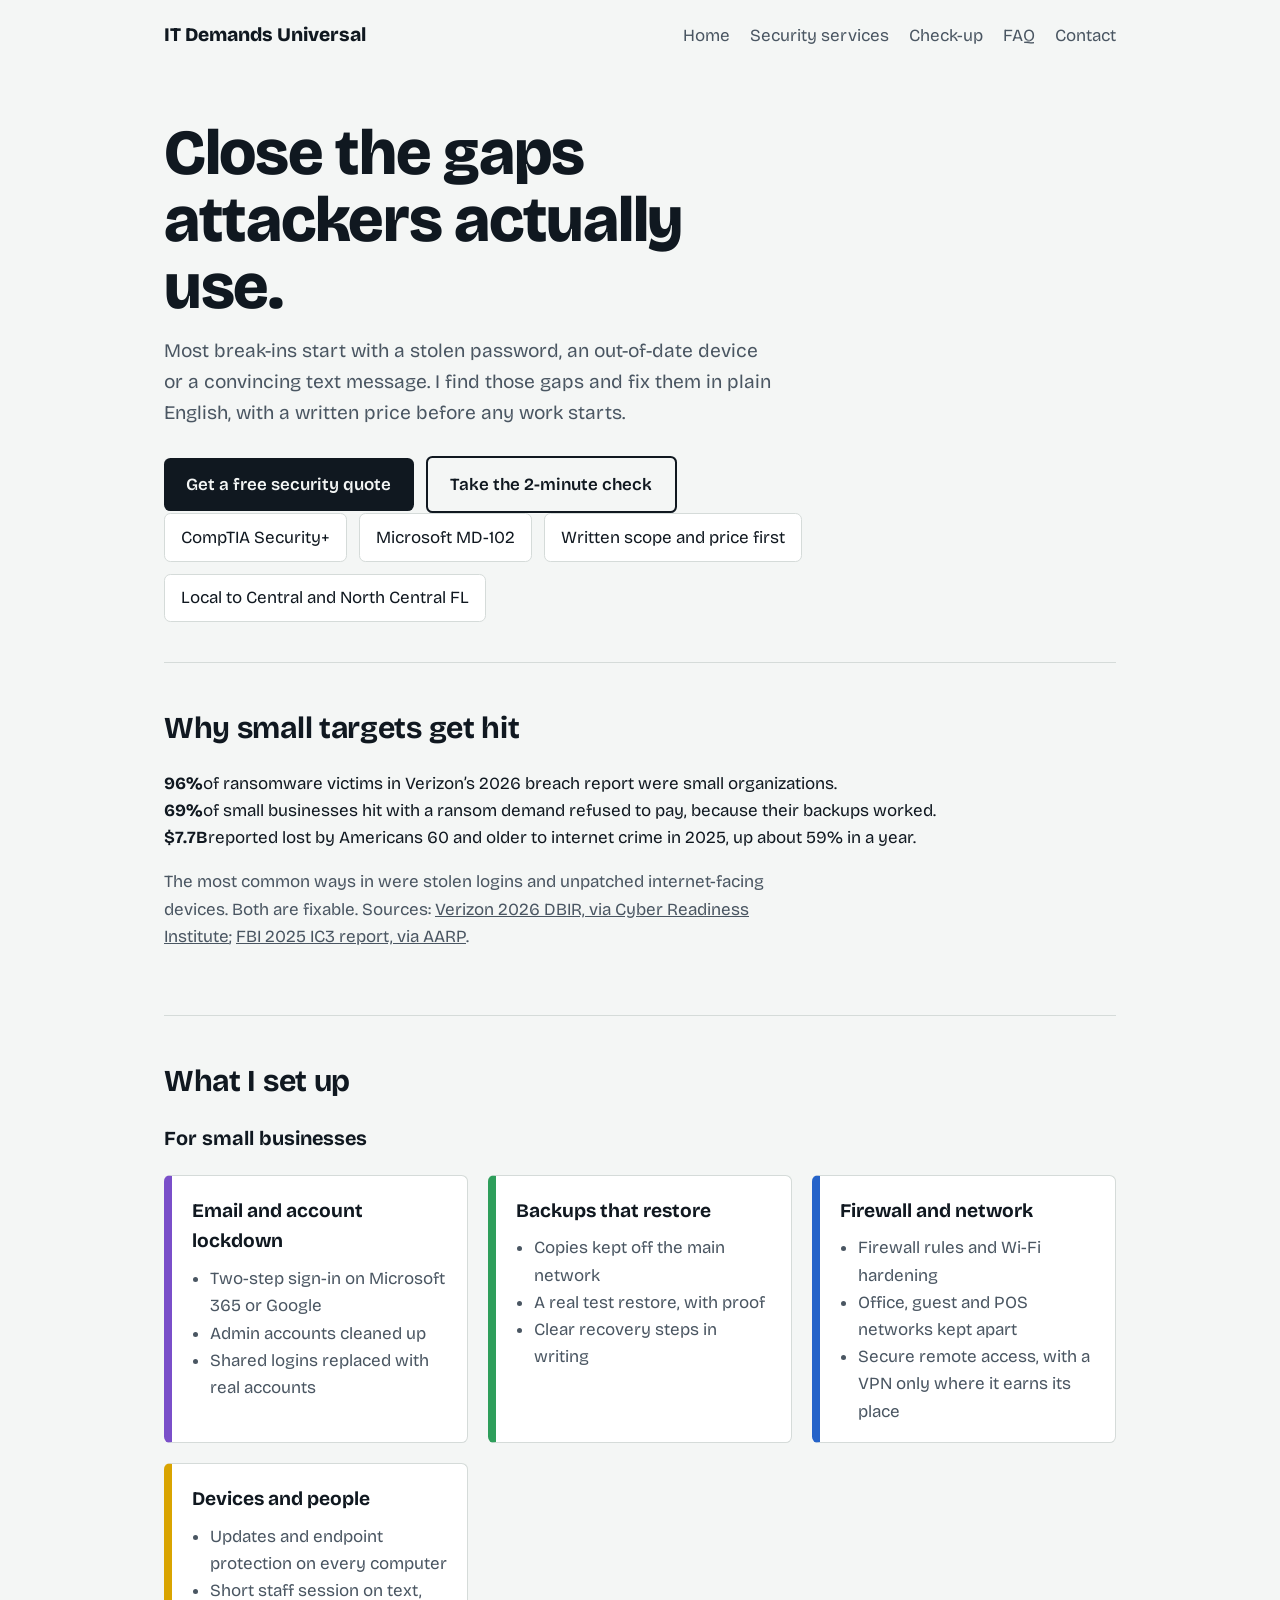
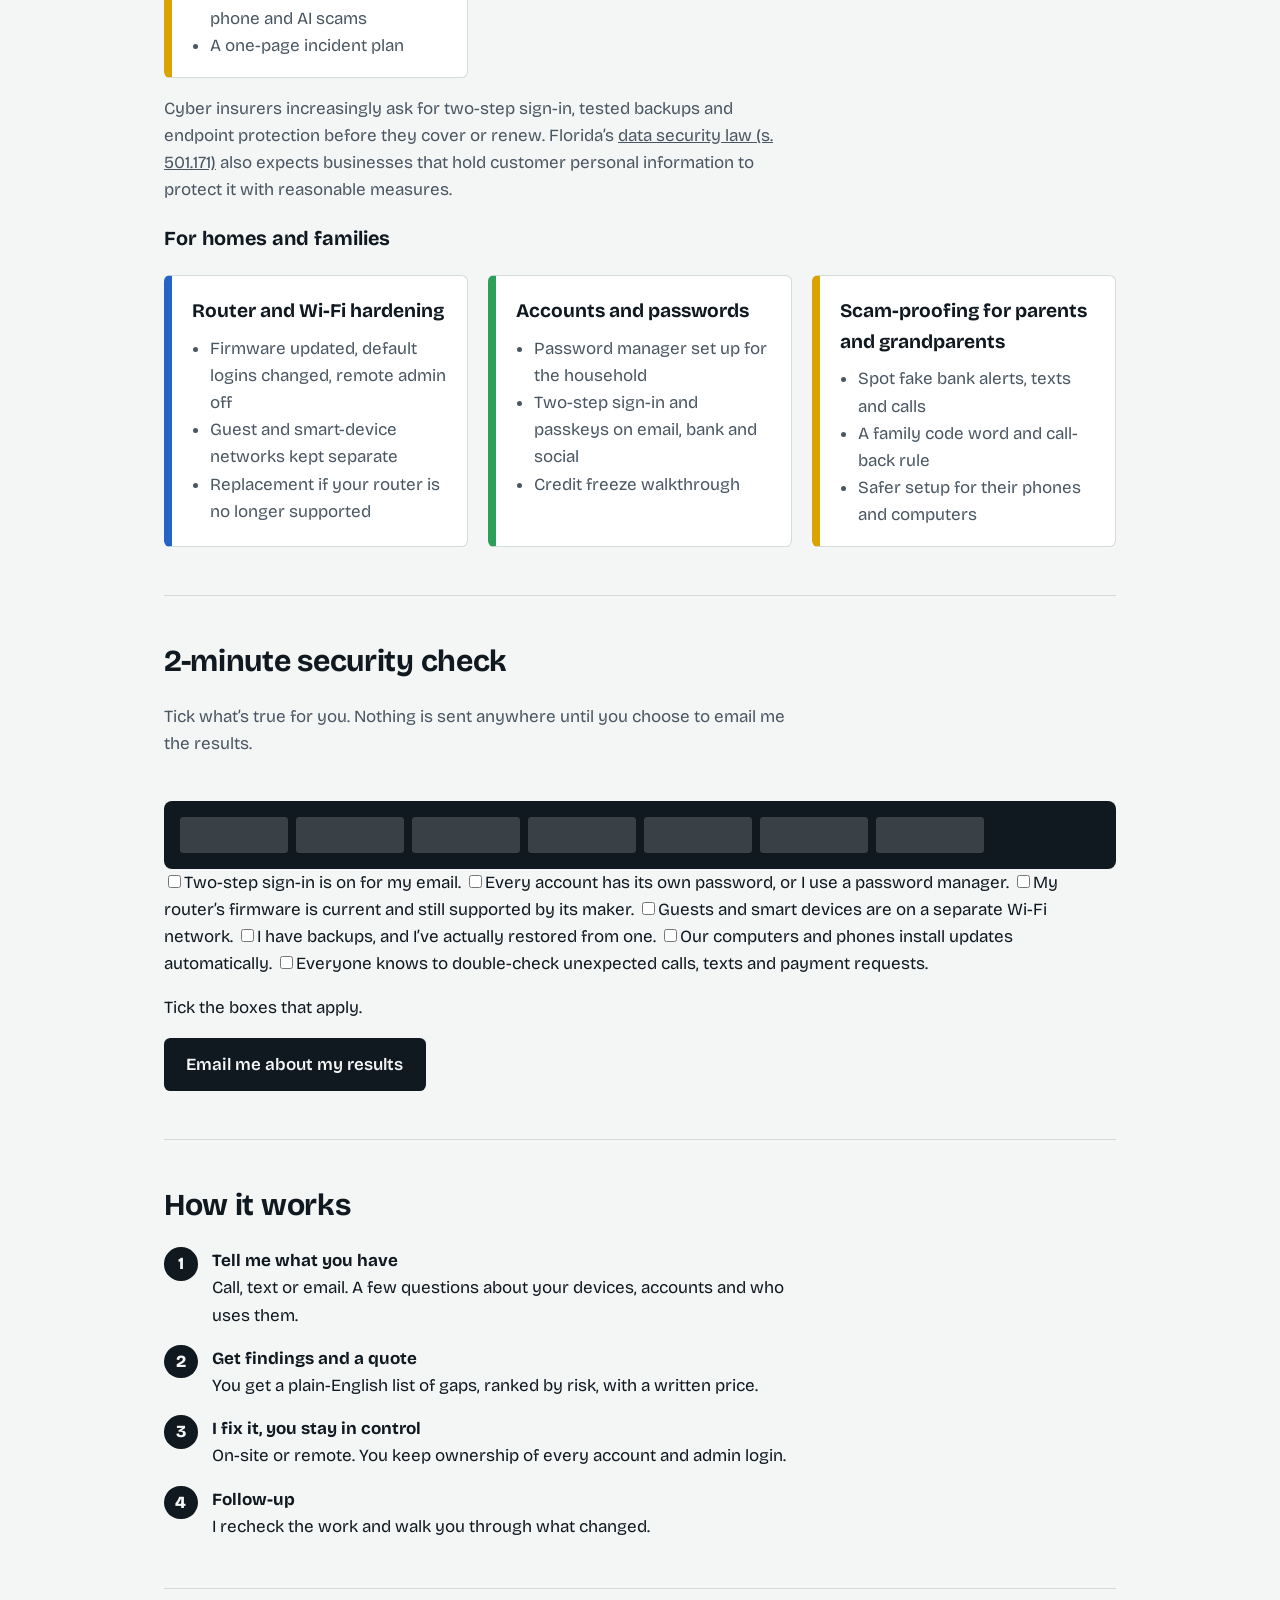
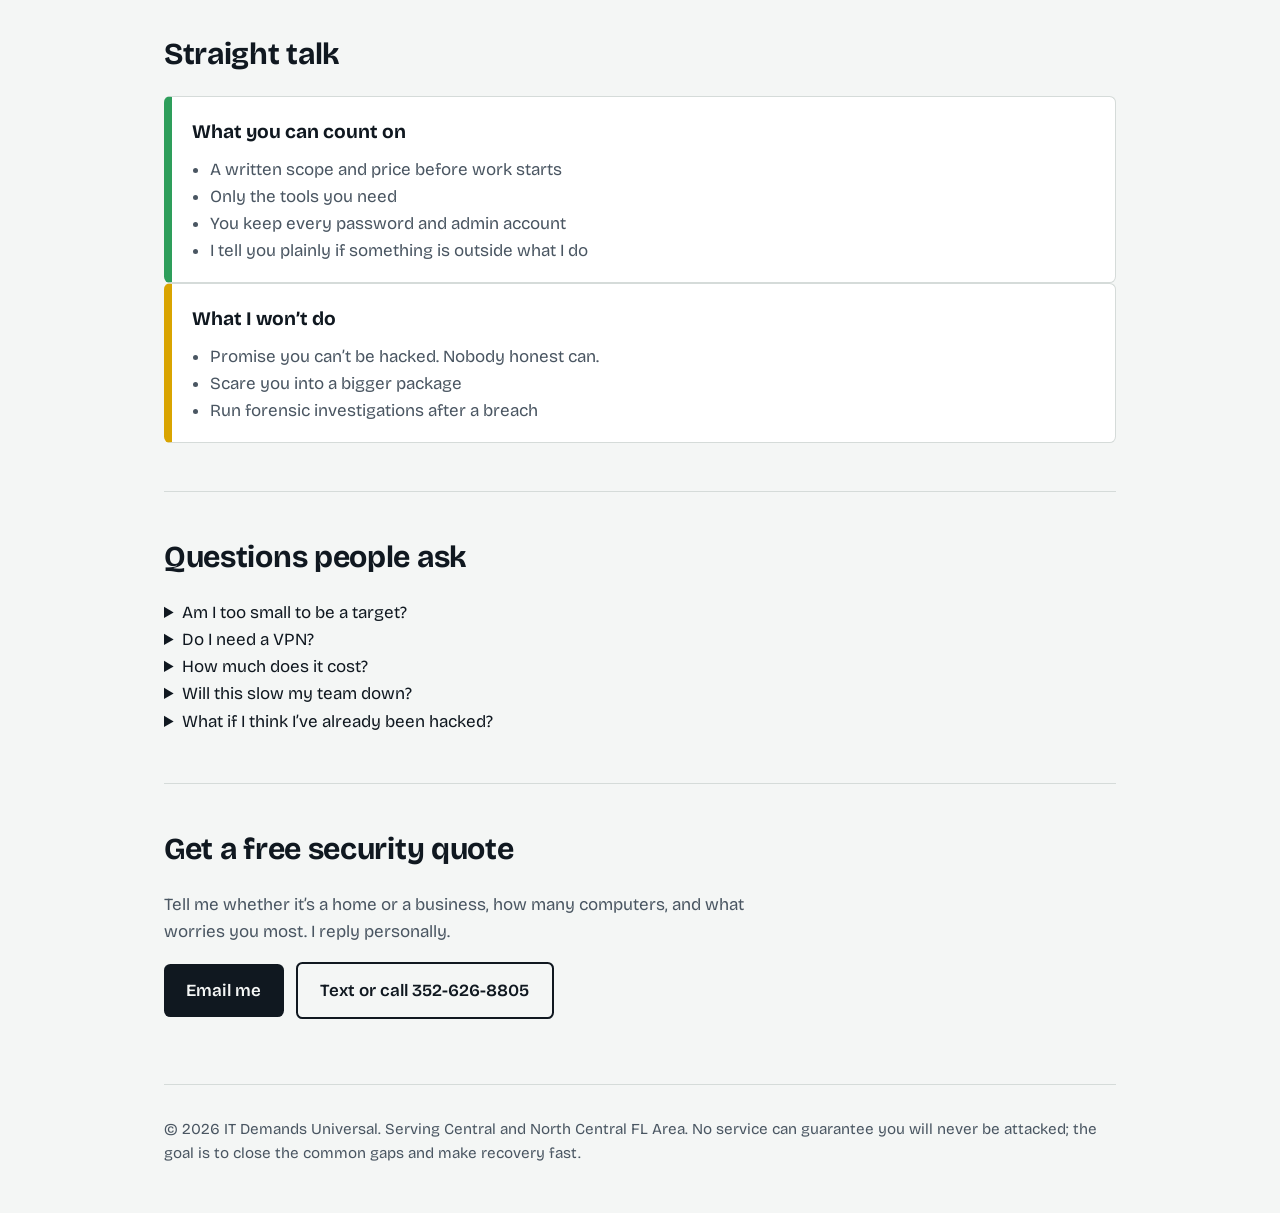
==== security.html @ 17c215cd "Add files via upload" ====
<!DOCTYPE html>
<html lang="en">
<head>
<meta charset="utf-8">
<meta name="viewport" content="width=device-width, initial-scale=1">
<title>Cybersecurity for Homes and Small Businesses | IT Demands Universal</title>
<meta name="description" content="Practical cybersecurity for homes and small businesses in Central and North Central FL: router and firewall hardening, two-step sign-in, backups that restore, and scam protection.">
<link rel="icon" type="image/png" sizes="32x32" href="images/favicon.png">
<link rel="apple-touch-icon" sizes="180x180" href="images/favicon.png">
<link rel="preconnect" href="https://fonts.googleapis.com">
<link rel="preconnect" href="https://fonts.gstatic.com" crossorigin>
<link href="https://fonts.googleapis.com/css2?family=Bricolage+Grotesque:opsz,wght@12..96,400;12..96,600;12..96,800&display=swap" rel="stylesheet">
<link rel="stylesheet" href="css/style.css">
<link rel="stylesheet" href="css/security.css">
</head>
<body>
<div class="wrap">
  <header>
    <a class="brand" href="index.html">IT Demands Universal</a>
    <nav><a href="index.html">Home</a><a href="#services">Security services</a><a href="#checkup">Check-up</a><a href="#faq">FAQ</a><a href="#contact">Contact</a></nav>
  </header>

  <main id="top">
    <div class="hero">
      <h1>Close the gaps attackers actually use.</h1>
      <p class="lead">Most break-ins start with a stolen password, an out-of-date device or a convincing text message. I find those gaps and fix them in plain English, with a written price before any work starts.</p>
      <a class="btn" href="#contact">Get a free security quote</a>
      <a class="btn alt" href="#checkup">Take the 2-minute check</a>
      <ul class="creds">
        <li>CompTIA Security+</li>
        <li>Microsoft MD-102</li>
        <li>Written scope and price first</li>
        <li>Local to Central and North Central FL</li>
      </ul>
    </div>

    <section id="why">
      <h2>Why small targets get hit</h2>
      <div class="stats">
        <div class="stat" style="--c:var(--blue)"><b>96%</b><span>of ransomware victims in Verizon’s 2026 breach report were small organizations.</span></div>
        <div class="stat" style="--c:var(--green)"><b>69%</b><span>of small businesses hit with a ransom demand refused to pay, because their backups worked.</span></div>
        <div class="stat" style="--c:var(--yellow)"><b>$7.7B</b><span>reported lost by Americans 60 and older to internet crime in 2025, up about 59% in a year.</span></div>
      </div>
      <p class="note src">The most common ways in were stolen logins and unpatched internet-facing devices. Both are fixable. Sources: <a href="https://cyberreadinessinstitute.org/news-and-events/verizon-dbir-2026-small-businesses-face-escalating-cyber-threats/" target="_blank" rel="noopener">Verizon 2026 DBIR, via Cyber Readiness Institute</a>; <a href="https://www.aarp.org/money/scams-fraud/fbi-ftc-report-2025-losses.html" target="_blank" rel="noopener">FBI 2025 IC3 report, via AARP</a>.</p>
    </section>

    <section id="services">
      <h2>What I set up</h2>
      <h3 class="sub">For small businesses</h3>
      <div class="grid">
        <div class="card" style="--c:var(--purple)">
          <h3>Email and account lockdown</h3>
          <ul><li>Two-step sign-in on Microsoft 365 or Google</li><li>Admin accounts cleaned up</li><li>Shared logins replaced with real accounts</li></ul>
        </div>
        <div class="card" style="--c:var(--green)">
          <h3>Backups that restore</h3>
          <ul><li>Copies kept off the main network</li><li>A real test restore, with proof</li><li>Clear recovery steps in writing</li></ul>
        </div>
        <div class="card" style="--c:var(--blue)">
          <h3>Firewall and network</h3>
          <ul><li>Firewall rules and Wi-Fi hardening</li><li>Office, guest and POS networks kept apart</li><li>Secure remote access, with a VPN only where it earns its place</li></ul>
        </div>
        <div class="card" style="--c:var(--yellow)">
          <h3>Devices and people</h3>
          <ul><li>Updates and endpoint protection on every computer</li><li>Short staff session on text, phone and AI scams</li><li>A one-page incident plan</li></ul>
        </div>
      </div>
      <p class="note src">Cyber insurers increasingly ask for two-step sign-in, tested backups and endpoint protection before they cover or renew. Florida’s <a href="https://www.flsenate.gov/Laws/Statutes/2025/501.171" target="_blank" rel="noopener">data security law (s. 501.171)</a> also expects businesses that hold customer personal information to protect it with reasonable measures.</p>

      <h3 class="sub">For homes and families</h3>
      <div class="grid">
        <div class="card" style="--c:var(--blue)">
          <h3>Router and Wi-Fi hardening</h3>
          <ul><li>Firmware updated, default logins changed, remote admin off</li><li>Guest and smart-device networks kept separate</li><li>Replacement if your router is no longer supported</li></ul>
        </div>
        <div class="card" style="--c:var(--green)">
          <h3>Accounts and passwords</h3>
          <ul><li>Password manager set up for the household</li><li>Two-step sign-in and passkeys on email, bank and social</li><li>Credit freeze walkthrough</li></ul>
        </div>
        <div class="card" style="--c:var(--yellow)">
          <h3>Scam-proofing for parents and grandparents</h3>
          <ul><li>Spot fake bank alerts, texts and calls</li><li>A family code word and call-back rule</li><li>Safer setup for their phones and computers</li></ul>
        </div>
      </div>
    </section>

    <section id="checkup">
      <h2>2-minute security check</h2>
      <p class="note">Tick what’s true for you. Nothing is sent anywhere until you choose to email me the results.</p>
      <form id="check" class="check" onsubmit="return false">
        <div class="panel" aria-hidden="true">
          <div class="port" style="--c:var(--blue)"></div><div class="port" style="--c:var(--green)"></div><div class="port" style="--c:var(--yellow)"></div><div class="port" style="--c:var(--purple)"></div><div class="port" style="--c:var(--blue)"></div><div class="port" style="--c:var(--green)"></div><div class="port" style="--c:var(--yellow)"></div>
        </div>
        <label class="q"><input type="checkbox" data-gap="Turn on two-step sign-in for your email first. It resets every other account."><span>Two-step sign-in is on for my email.</span></label>
        <label class="q"><input type="checkbox" data-gap="Give every account its own password, ideally with a password manager."><span>Every account has its own password, or I use a password manager.</span></label>
        <label class="q"><input type="checkbox" data-gap="Check your router’s firmware and whether its maker still supports it."><span>My router’s firmware is current and still supported by its maker.</span></label>
        <label class="q"><input type="checkbox" data-gap="Move guests and smart-home or POS devices onto a separate network."><span>Guests and smart devices are on a separate Wi-Fi network.</span></label>
        <label class="q"><input type="checkbox" data-gap="Set up backups and do a real test restore."><span>I have backups, and I’ve actually restored from one.</span></label>
        <label class="q"><input type="checkbox" data-gap="Turn on automatic updates for every computer and phone."><span>Our computers and phones install updates automatically.</span></label>
        <label class="q"><input type="checkbox" data-gap="Agree on a rule: verify unexpected calls, texts and payment requests a second way."><span>Everyone knows to double-check unexpected calls, texts and payment requests.</span></label>
        <p id="result" aria-live="polite">Tick the boxes that apply.</p>
        <p id="gaps" class="note"></p>
        <a class="btn" id="send" href="mailto:itdemandsuniversal@gmail.com?subject=Security%20quote%20request">Email me about my results</a>
      </form>
    </section>

    <section id="process">
      <h2>How it works</h2>
      <ol class="steps">
        <li><strong>Tell me what you have</strong>Call, text or email. A few questions about your devices, accounts and who uses them.</li>
        <li><strong>Get findings and a quote</strong>You get a plain-English list of gaps, ranked by risk, with a written price.</li>
        <li><strong>I fix it, you stay in control</strong>On-site or remote. You keep ownership of every account and admin login.</li>
        <li><strong>Follow-up</strong>I recheck the work and walk you through what changed.</li>
      </ol>
    </section>

    <section id="straight">
      <h2>Straight talk</h2>
      <div class="two">
        <div class="card" style="--c:var(--green)">
          <h3>What you can count on</h3>
          <ul><li>A written scope and price before work starts</li><li>Only the tools you need</li><li>You keep every password and admin account</li><li>I tell you plainly if something is outside what I do</li></ul>
        </div>
        <div class="card" style="--c:var(--yellow)">
          <h3>What I won’t do</h3>
          <ul><li>Promise you can’t be hacked. Nobody honest can.</li><li>Scare you into a bigger package</li><li>Run forensic investigations after a breach</li></ul>
        </div>
      </div>
    </section>

    <section id="faq">
      <h2>Questions people ask</h2>
      <details><summary>Am I too small to be a target?</summary><p>No. Attackers mostly go where a door is unlocked. Verizon’s 2026 report points to stolen logins and unpatched internet-facing devices as the common way in, not company size.</p></details>
      <details><summary>Do I need a VPN?</summary><p>Usually not for everyday browsing at home. A VPN makes sense when staff reach office systems remotely or you often use public Wi-Fi. I’ll tell you honestly whether it’s worth it for you.</p></details>
      <details><summary>How much does it cost?</summary><p>It’s priced by scope. A home router and password cleanup is a small job; an office with email, backups and a firewall is bigger. You get the price in writing first.</p></details>
      <details><summary>Will this slow my team down?</summary><p>Barely. Two-step sign-in adds a few seconds. I pick the least annoying method, such as app prompts or passkeys, and test it with you before rolling it out.</p></details>
      <details><summary>What if I think I’ve already been hacked?</summary><p>Change passwords from a device you trust, call your bank if money is involved, and report it at ic3.gov. I can help secure and rebuild afterward. If customer data may be exposed, Florida sets notice deadlines, so bring in your attorney and insurer early.</p></details>
    </section>

    <section id="contact">
      <h2>Get a free security quote</h2>
      <p class="note">Tell me whether it’s a home or a business, how many computers, and what worries you most. I reply personally.</p>
      <p><a class="btn" href="mailto:itdemandsuniversal@gmail.com?subject=Security%20quote%20request">Email me</a>
         <a class="btn alt" href="tel:+13526268805">Text or call 352-626-8805</a></p>
    </section>
  </main>

  <footer>© <span id="y"></span> IT Demands Universal. Serving Central and North Central FL Area. No service can guarantee you will never be attacked; the goal is to close the common gaps and make recovery fast.</footer>
</div>
<script src="js/main.js" defer></script>
<script src="js/security.js" defer></script>
</body>
</html>
---- css/style.css ----
:root{
  --ink:#101820; --muted:#4a5662; --paper:#f4f6f5; --card:#ffffff; --line:#d5dbd9;
  --blue:#2563c9; --green:#2e9e5b; --yellow:#d9a400; --purple:#7a4fc9;
  --font:"Bricolage Grotesque","Segoe UI",system-ui,-apple-system,sans-serif;
}
@media (prefers-color-scheme:dark){
  :root:not([data-theme="light"]){--ink:#eef2f1; --muted:#a6b1ac; --paper:#10161b; --card:#182028; --line:#2b3640;
  --blue:#6c9bf0; --green:#59c486; --yellow:#f0c640; --purple:#a98af0;}
}
*{box-sizing:border-box}
html{scroll-behavior:smooth}
body{margin:0;background:var(--paper);color:var(--ink);font:400 1.0625rem/1.6 var(--font)}
a{color:inherit}
:focus-visible{outline:3px solid var(--blue);outline-offset:3px}
.wrap{max-width:62rem;margin:0 auto;padding:0 1.25rem}
header{display:flex;justify-content:space-between;align-items:center;padding:1.25rem 0}
.brand{font-weight:800;font-size:1.2rem;text-decoration:none}
nav a{margin-left:1.25rem;text-decoration:none;color:var(--muted)}
nav a:hover{color:var(--ink)}
.hero{padding:3rem 0 2.5rem}
h1{font-weight:800;font-size:clamp(2.2rem,6vw,4rem);line-height:1.05;letter-spacing:-.02em;margin:0 0 1rem;max-width:14ch}
.lead{font-size:1.2rem;color:var(--muted);max-width:38rem;margin:0 0 1.75rem}
.btn{display:inline-block;background:var(--ink);color:var(--paper);padding:.8rem 1.4rem;border-radius:.4rem;font-weight:600;text-decoration:none}
.btn.alt{background:transparent;color:var(--ink);border:2px solid var(--ink);margin-left:.5rem}
.panel{display:grid;grid-template-columns:repeat(8,1fr);gap:.5rem;margin-top:2.75rem;padding:1rem;background:var(--ink);border-radius:.5rem}
.port{height:2.2rem;border-radius:.2rem;background:var(--paper);opacity:.18;position:relative}
.port.on{opacity:1}
.port.on::after{content:"";position:absolute;left:25%;right:25%;top:-.55rem;height:1.4rem;border-radius:.2rem .2rem 0 0;background:var(--c)}
section{padding:3rem 0;border-top:1px solid var(--line)}
h2{font-size:1.9rem;line-height:1.15;margin:0 0 1.5rem;letter-spacing:-.01em}
.grid{display:grid;grid-template-columns:repeat(auto-fit,minmax(15rem,1fr));gap:1.25rem}
.card{background:var(--card);border:1px solid var(--line);border-left:8px solid var(--c);border-radius:.4rem;padding:1.25rem 1.25rem 1.1rem}
.card h3{margin:0 0 .5rem;font-size:1.2rem}
.card ul{margin:0;padding-left:1.1rem;color:var(--muted)}
.steps{counter-reset:s;list-style:none;margin:0;padding:0;display:grid;gap:1rem;max-width:40rem}
.steps li{counter-increment:s;padding-left:3rem;position:relative}
.steps li::before{content:counter(s);position:absolute;left:0;top:0;width:2.1rem;height:2.1rem;border-radius:50%;background:var(--ink);color:var(--paper);display:grid;place-items:center;font-weight:800}
.steps strong{display:block}
.creds{display:flex;flex-wrap:wrap;gap:.75rem;padding:0;margin:0;list-style:none}
.creds li{border:1px solid var(--line);background:var(--card);padding:.6rem 1rem;border-radius:.4rem}
.note{color:var(--muted);max-width:40rem}
footer{padding:2rem 0 3rem;color:var(--muted);font-size:.95rem;border-top:1px solid var(--line)}
@media (max-width:34rem){nav{display:none}.btn.alt{margin:.6rem 0 0}}
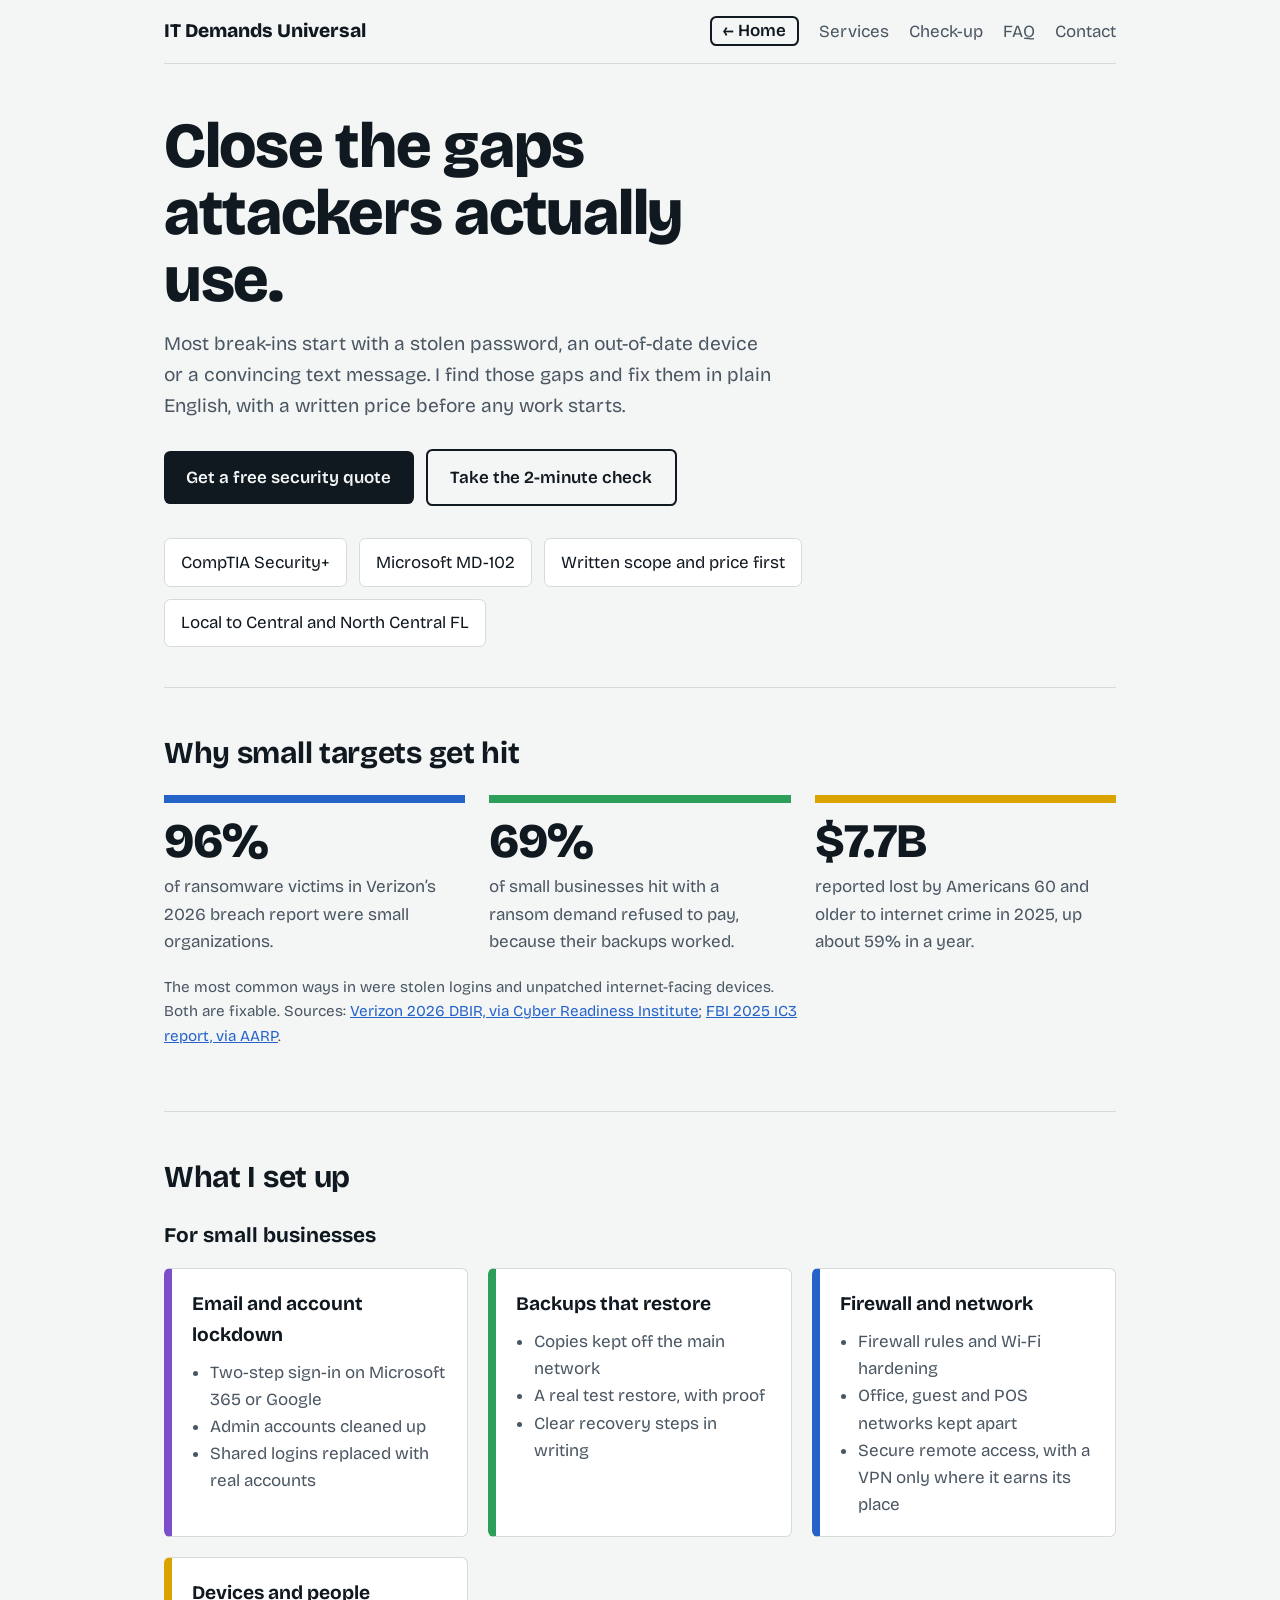
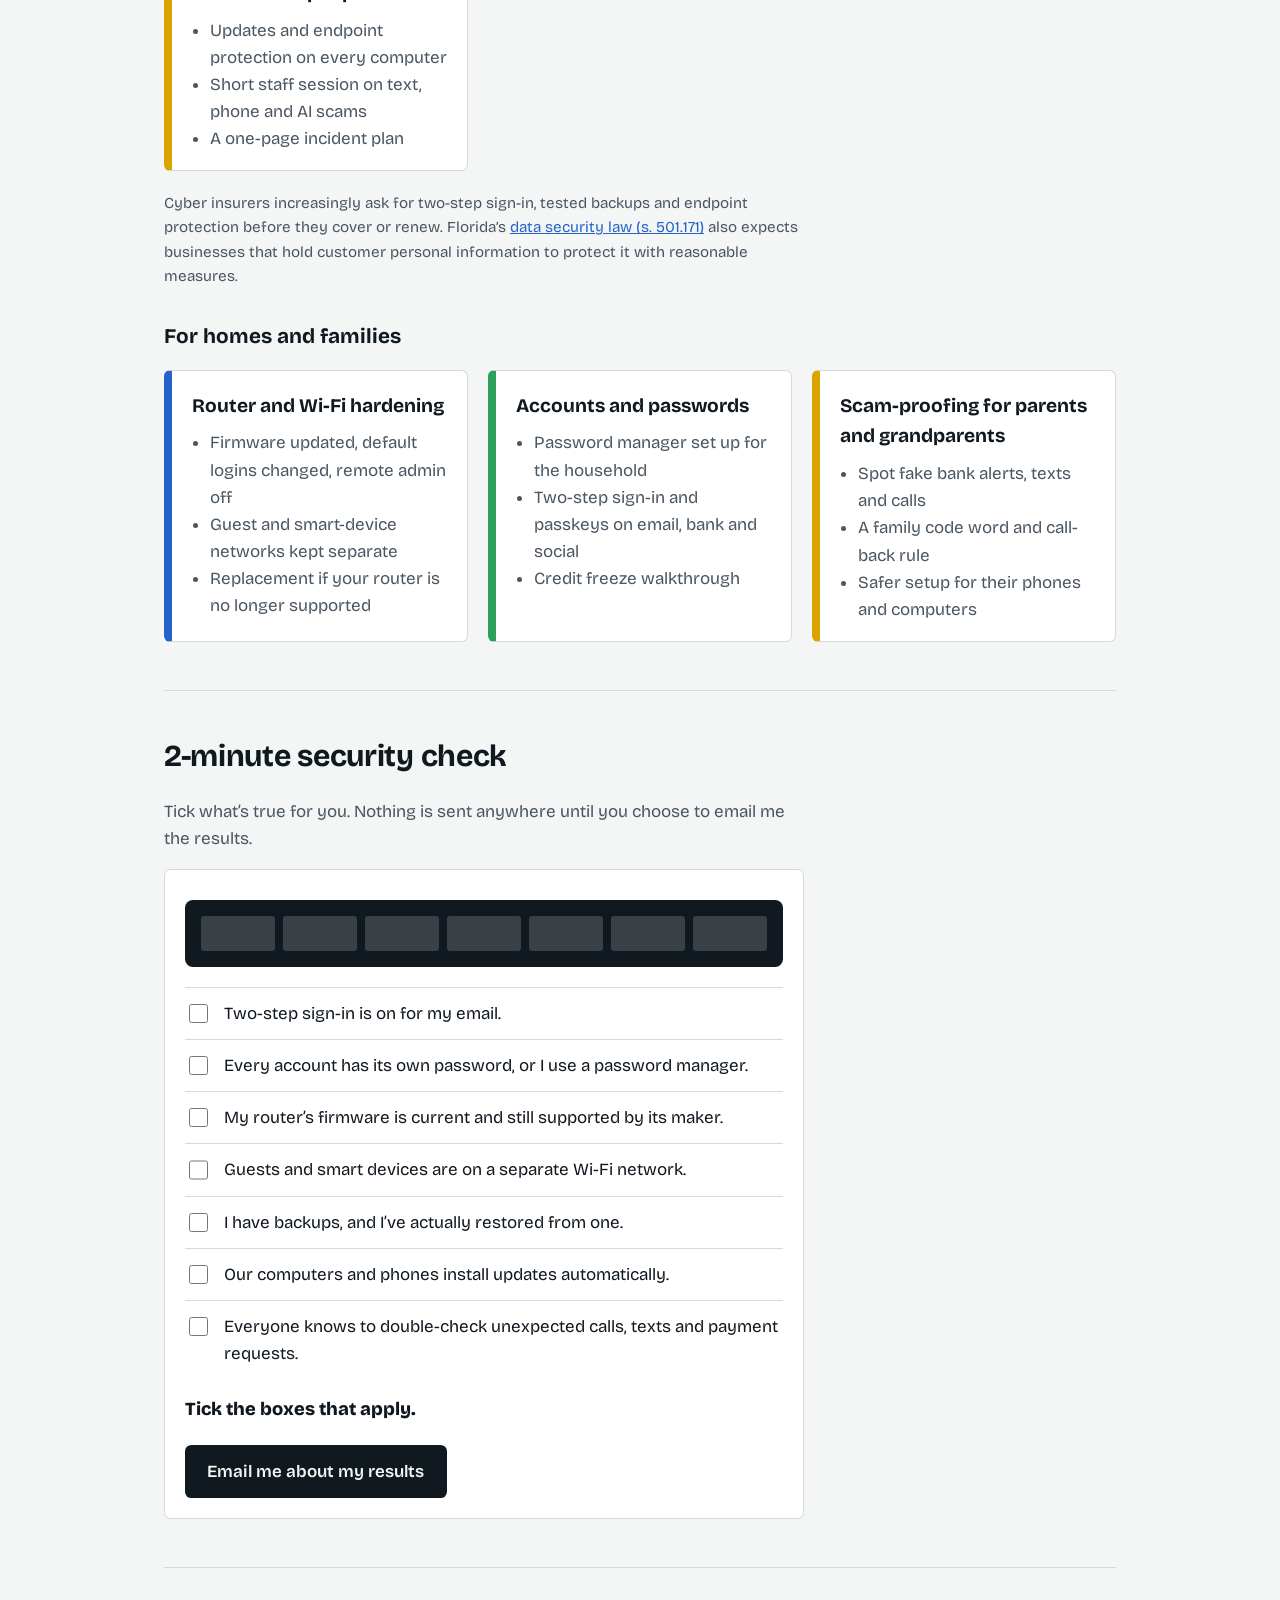
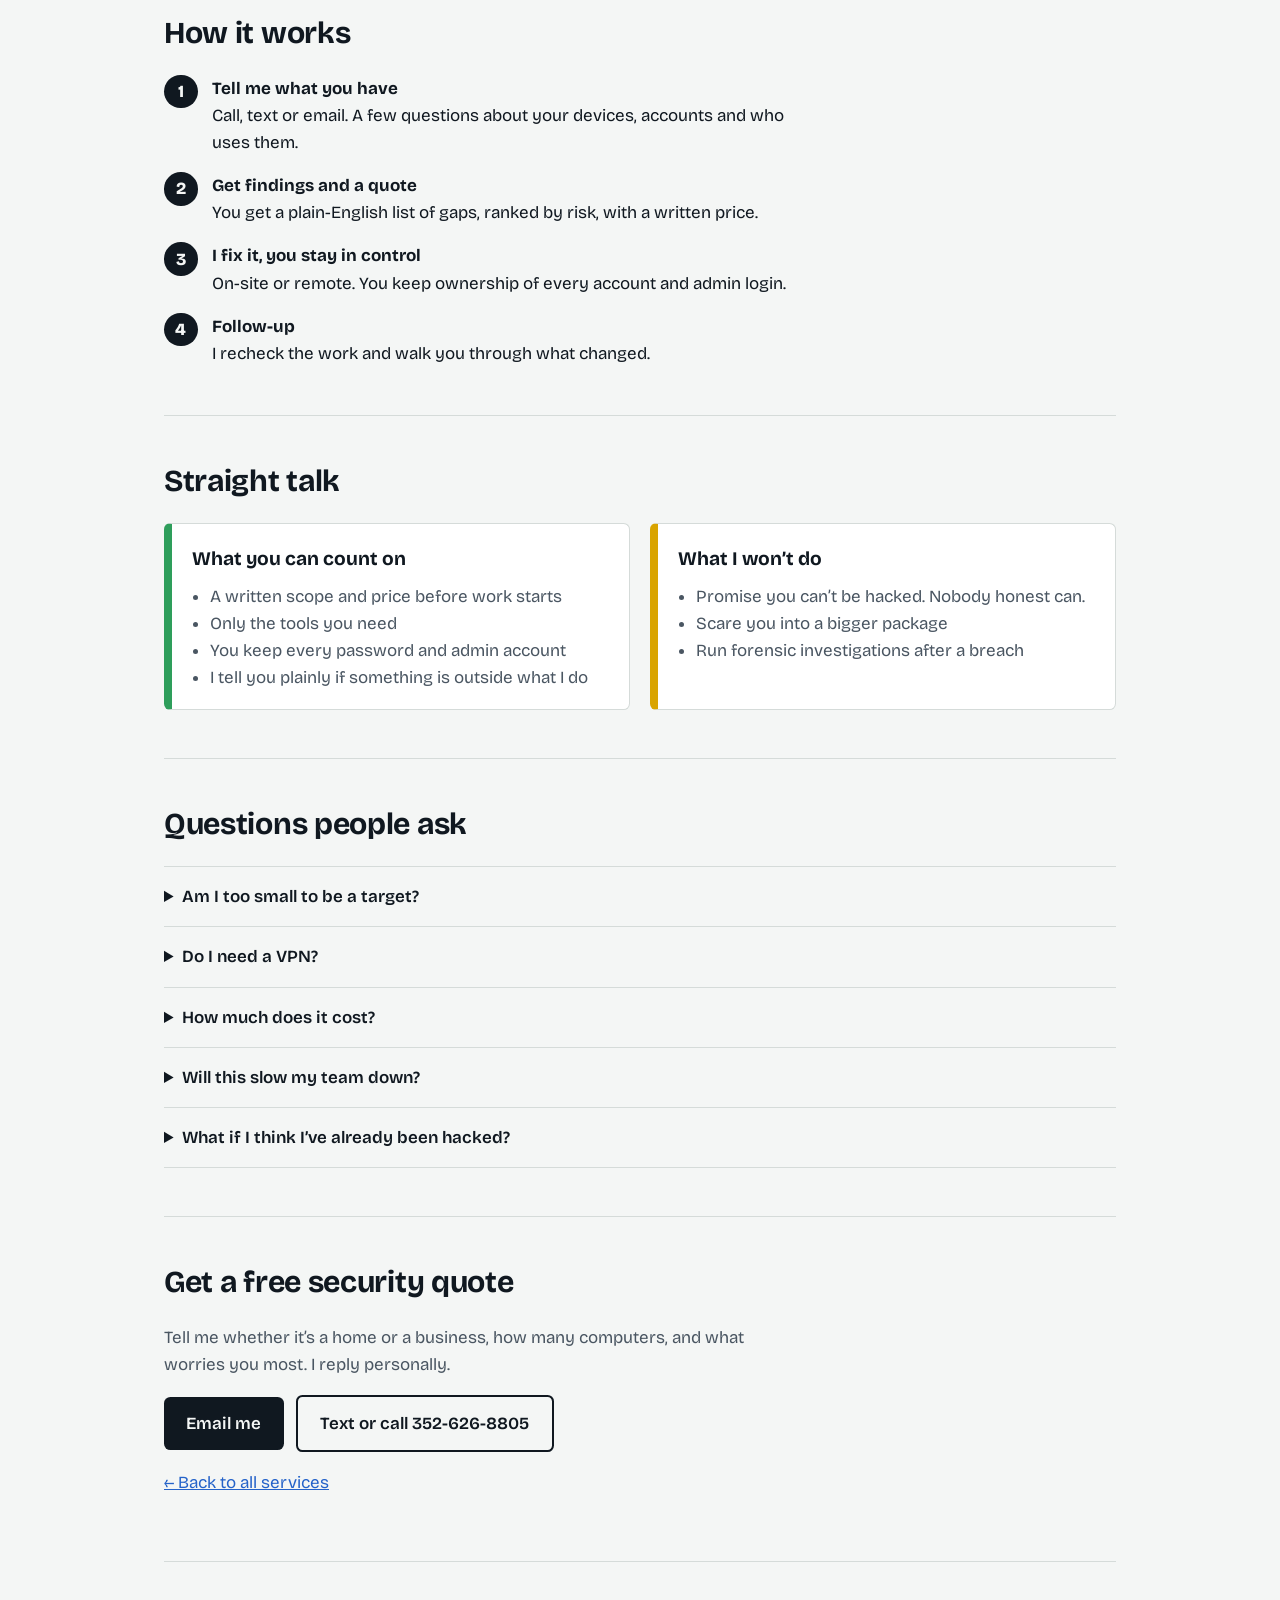
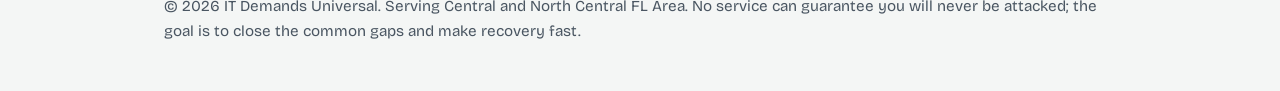
==== commit c3ae5e96: "Update security.html" ====
--- a/security.html
+++ b/security.html
@@ -17,7 +17,7 @@
 <div class="wrap">
   <header>
     <a class="brand" href="index.html">IT Demands Universal</a>
-    <nav><a href="index.html">Home</a><a href="#services">Security services</a><a href="#checkup">Check-up</a><a href="#faq">FAQ</a><a href="#contact">Contact</a></nav>
+    <nav><a class="back" href="index.html">← Home</a><a href="#services">Services</a><a href="#checkup">Check-up</a><a href="#faq">FAQ</a><a href="#contact">Contact</a></nav>
   </header>
 
   <main id="top">
@@ -142,11 +142,13 @@
       <p class="note">Tell me whether it’s a home or a business, how many computers, and what worries you most. I reply personally.</p>
       <p><a class="btn" href="mailto:itdemandsuniversal@gmail.com?subject=Security%20quote%20request">Email me</a>
          <a class="btn alt" href="tel:+13526268805">Text or call 352-626-8805</a></p>
+      <p class="note"><a href="index.html#services">← Back to all services</a></p>
     </section>
   </main>
 
   <footer>© <span id="y"></span> IT Demands Universal. Serving Central and North Central FL Area. No service can guarantee you will never be attacked; the goal is to close the common gaps and make recovery fast.</footer>
 </div>
+<div class="callbar"><a href="tel:+13526268805">Call or text</a><a href="mailto:itdemandsuniversal@gmail.com?subject=Security%20quote%20request">Get a free quote</a></div>
 <script src="js/main.js" defer></script>
 <script src="js/security.js" defer></script>
 </body>
--- a/css/style.css
+++ b/css/style.css
@@ -8,12 +8,12 @@
   --blue:#6c9bf0; --green:#59c486; --yellow:#f0c640; --purple:#a98af0;}
 }
 *{box-sizing:border-box}
-html{scroll-behavior:smooth}
+html{scroll-behavior:smooth;scroll-padding-top:5rem}
 body{margin:0;background:var(--paper);color:var(--ink);font:400 1.0625rem/1.6 var(--font)}
 a{color:inherit}
 :focus-visible{outline:3px solid var(--blue);outline-offset:3px}
 .wrap{max-width:62rem;margin:0 auto;padding:0 1.25rem}
-header{display:flex;justify-content:space-between;align-items:center;padding:1.25rem 0}
+header{display:flex;justify-content:space-between;align-items:center;gap:.5rem 1.25rem;padding:1rem 0;position:sticky;top:0;z-index:10;background:var(--paper);border-bottom:1px solid var(--line)}
 .brand{font-weight:800;font-size:1.2rem;text-decoration:none}
 nav a{margin-left:1.25rem;text-decoration:none;color:var(--muted)}
 nav a:hover{color:var(--ink)}
@@ -40,4 +40,17 @@
 .creds li{border:1px solid var(--line);background:var(--card);padding:.6rem 1rem;border-radius:.4rem}
 .note{color:var(--muted);max-width:40rem}
 footer{padding:2rem 0 3rem;color:var(--muted);font-size:.95rem;border-top:1px solid var(--line)}
-@media (max-width:34rem){nav{display:none}.btn.alt{margin:.6rem 0 0}}
+.card .more{margin:.9rem 0 0;font-weight:600}
+nav a.back{color:var(--ink);font-weight:600;border:2px solid var(--ink);border-radius:.4rem;padding:.15rem .7rem}
+.callbar{display:none}
+@media (max-width:34rem){
+  header{position:static;flex-direction:column;align-items:flex-start}
+  html{scroll-padding-top:1rem}
+  nav{display:flex;flex-wrap:wrap;gap:.3rem 1rem}
+  nav a{margin-left:0}
+  .btn.alt{margin:.6rem 0 0}
+  body{padding-bottom:4.75rem}
+  .callbar{display:flex;gap:.5rem;position:fixed;left:0;right:0;bottom:0;z-index:10;padding:.6rem .75rem;background:var(--paper);border-top:1px solid var(--line)}
+  .callbar a{flex:1;text-align:center;padding:.75rem .5rem;border-radius:.4rem;font-weight:600;text-decoration:none;background:var(--ink);color:var(--paper)}
+  .callbar a+a{background:transparent;color:var(--ink);border:2px solid var(--ink)}
+}
--- a/css/security.css
+++ b/css/security.css
@@ -0,0 +1,29 @@
+/* security.css: loads after style.css and reuses its tokens and components */
+.hero .creds{margin-top:2rem}
+h3.sub{font-size:1.3rem;margin:2rem 0 1rem}
+h3.sub:first-of-type{margin-top:0}
+.note a{color:var(--blue)}
+.src{font-size:.95rem;margin-top:1.25rem}
+
+.stats{display:grid;grid-template-columns:repeat(auto-fit,minmax(14rem,1fr));gap:1.5rem}
+.stat{border-top:8px solid var(--c);padding-top:.9rem}
+.stat b{display:block;font-size:clamp(2.2rem,5vw,3rem);line-height:1;font-weight:800;letter-spacing:-.02em;margin-bottom:.5rem}
+.stat span{color:var(--muted);display:block;max-width:18rem}
+
+.check{background:var(--card);border:1px solid var(--line);border-radius:.4rem;padding:1.25rem;max-width:40rem}
+.check .panel{grid-template-columns:repeat(7,1fr);margin:.6rem 0 1.25rem}
+.q{display:flex;gap:.8rem;align-items:flex-start;padding:.75rem 0;border-top:1px solid var(--line);cursor:pointer}
+.q input{flex:none;width:1.2rem;height:1.2rem;margin-top:.25rem;accent-color:var(--blue)}
+#result{font-weight:800;font-size:1.15rem;margin:1rem 0 .25rem}
+#gaps{margin:0 0 1.25rem}
+
+.two{display:grid;grid-template-columns:repeat(auto-fit,minmax(18rem,1fr));gap:1.25rem}
+
+details{border-top:1px solid var(--line);padding:1rem 0}
+details:last-of-type{border-bottom:1px solid var(--line)}
+summary{font-weight:600;cursor:pointer}
+details p{color:var(--muted);max-width:40rem;margin:.6rem 0 0}
+
+@media (prefers-reduced-motion:no-preference){
+  .port{transition:opacity .2s}
+}
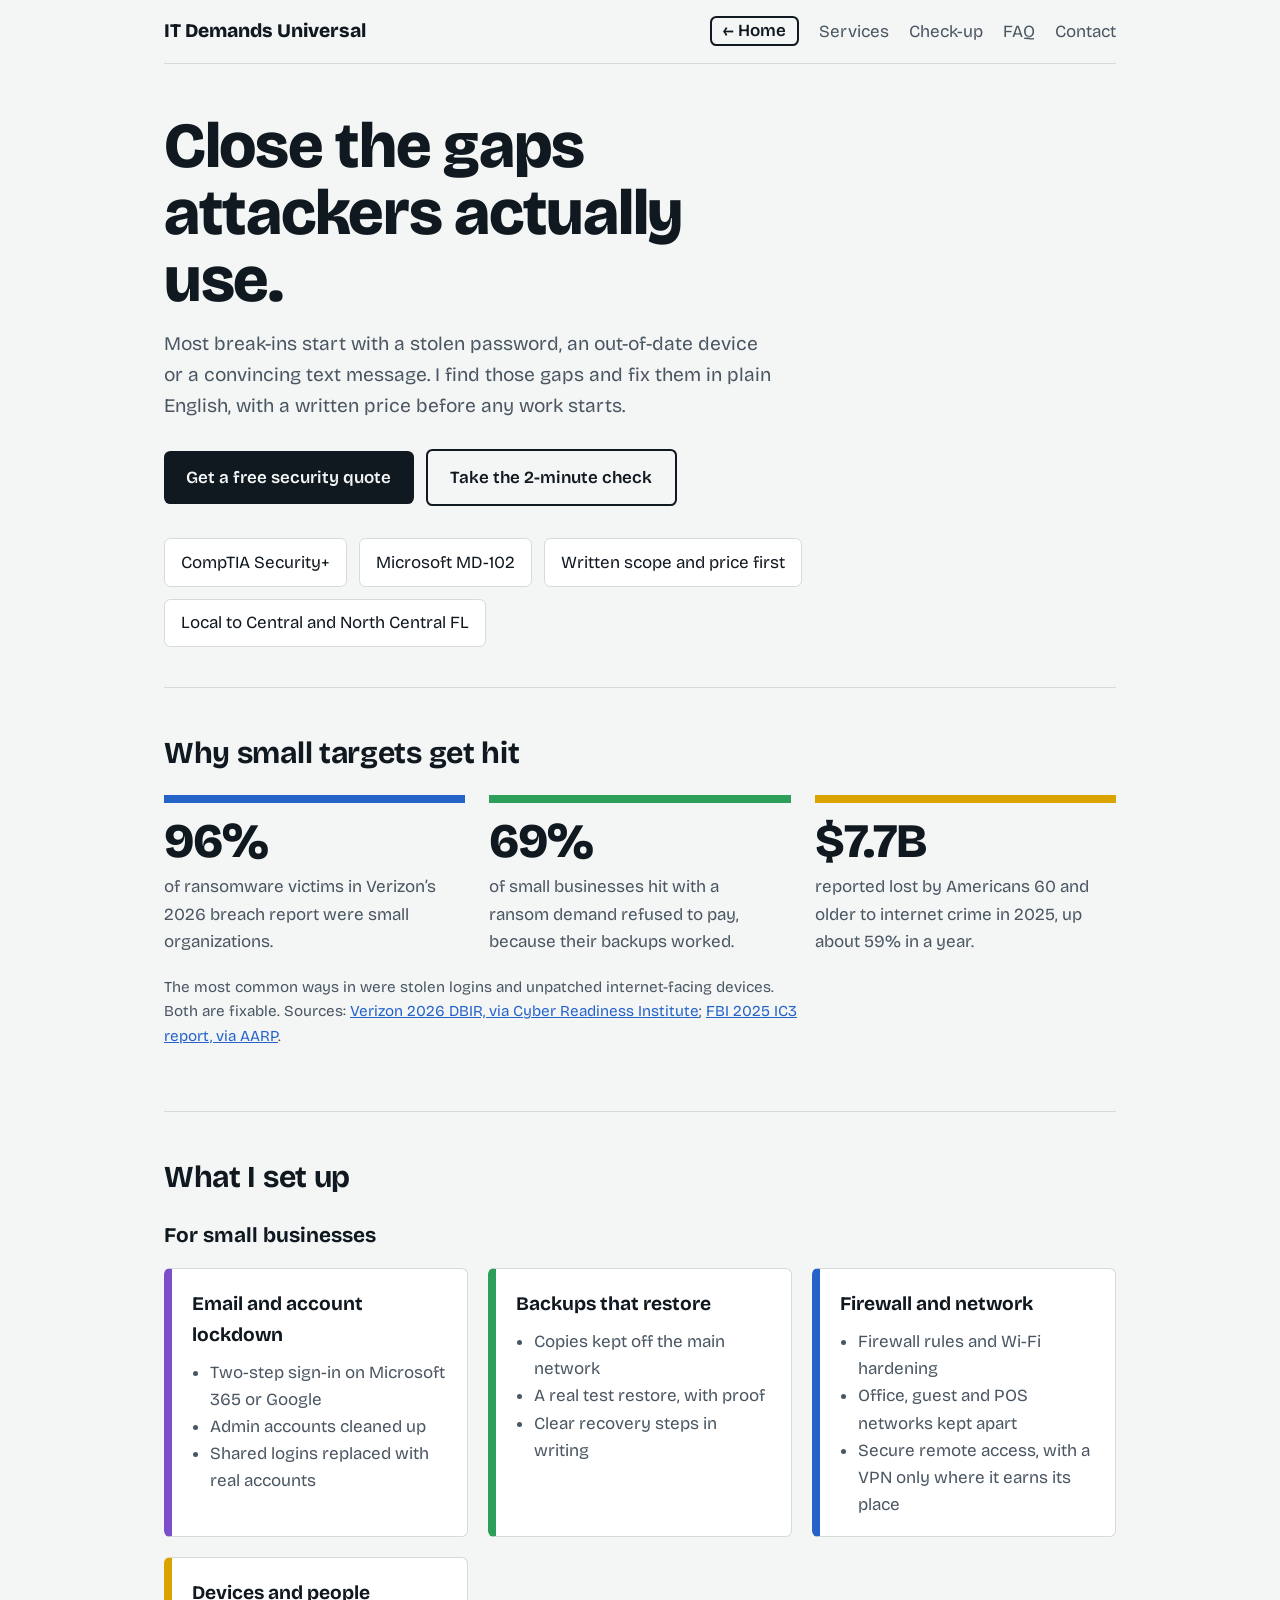
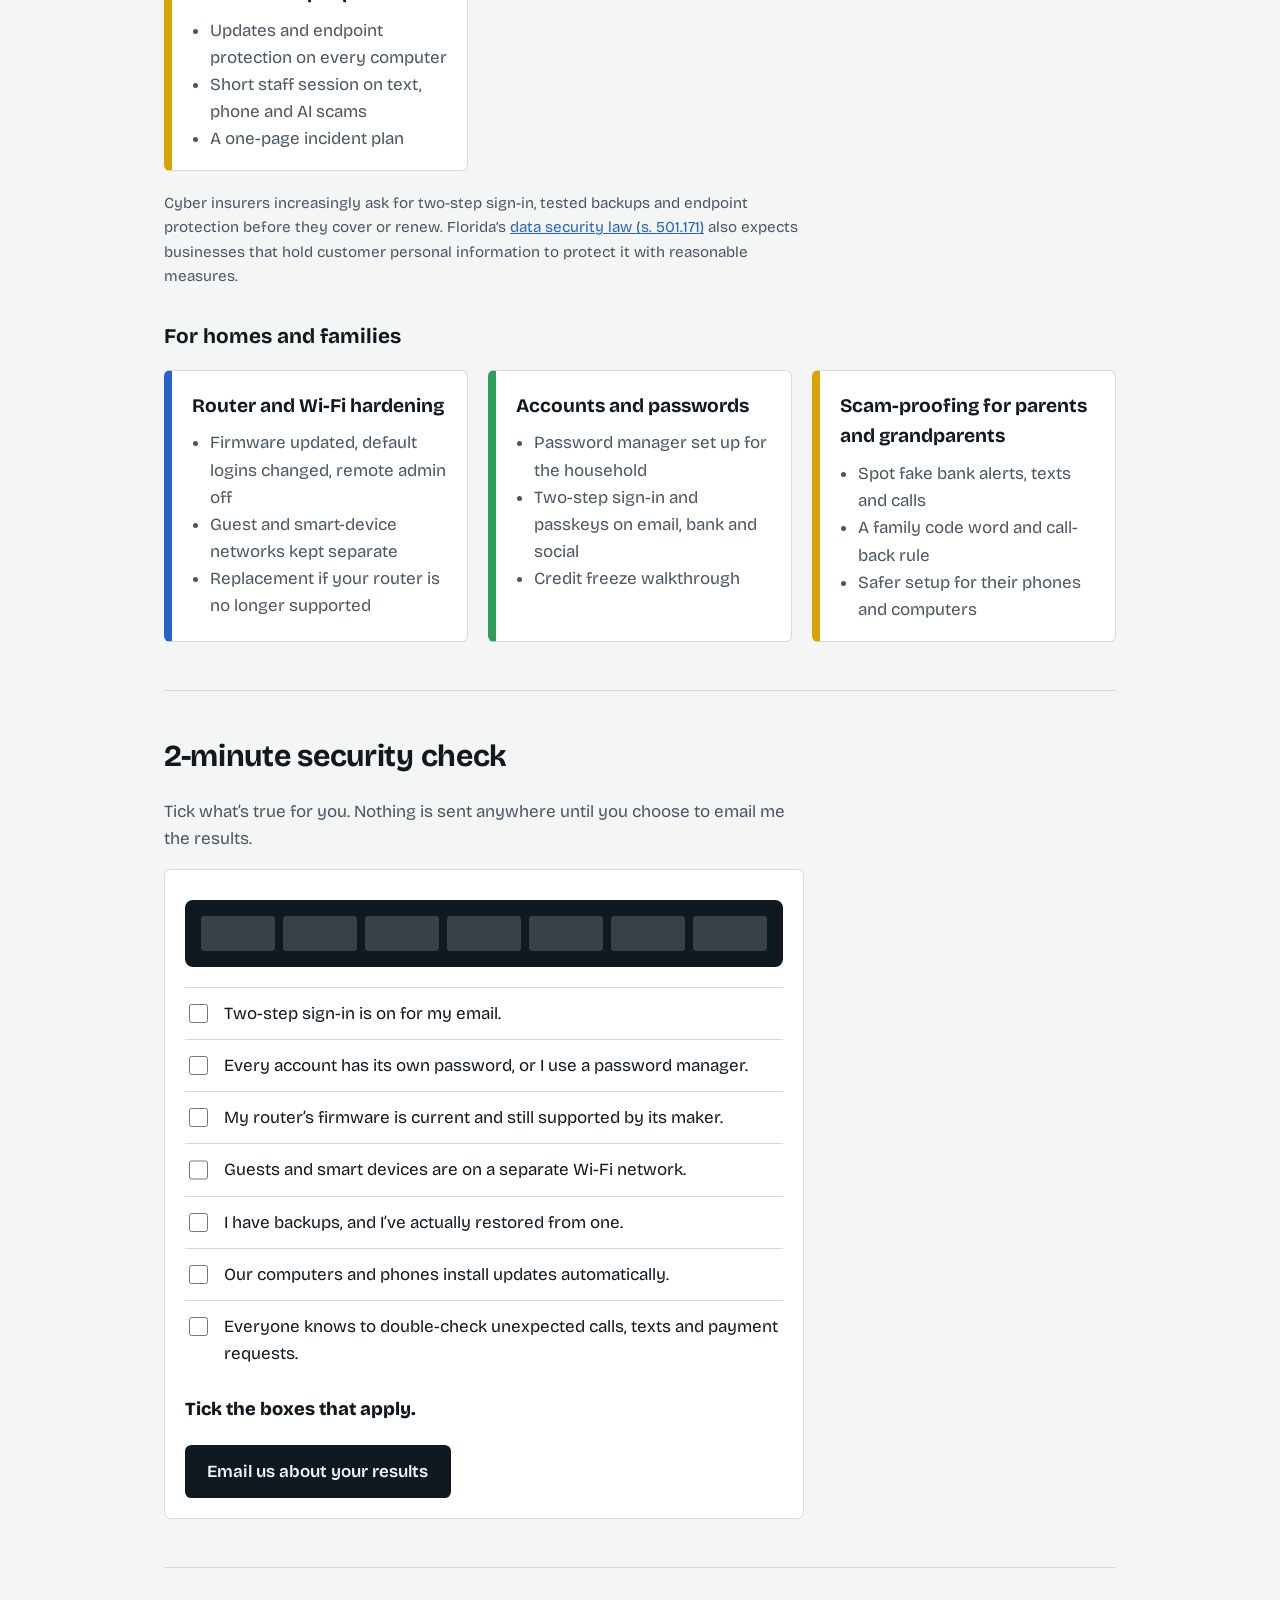
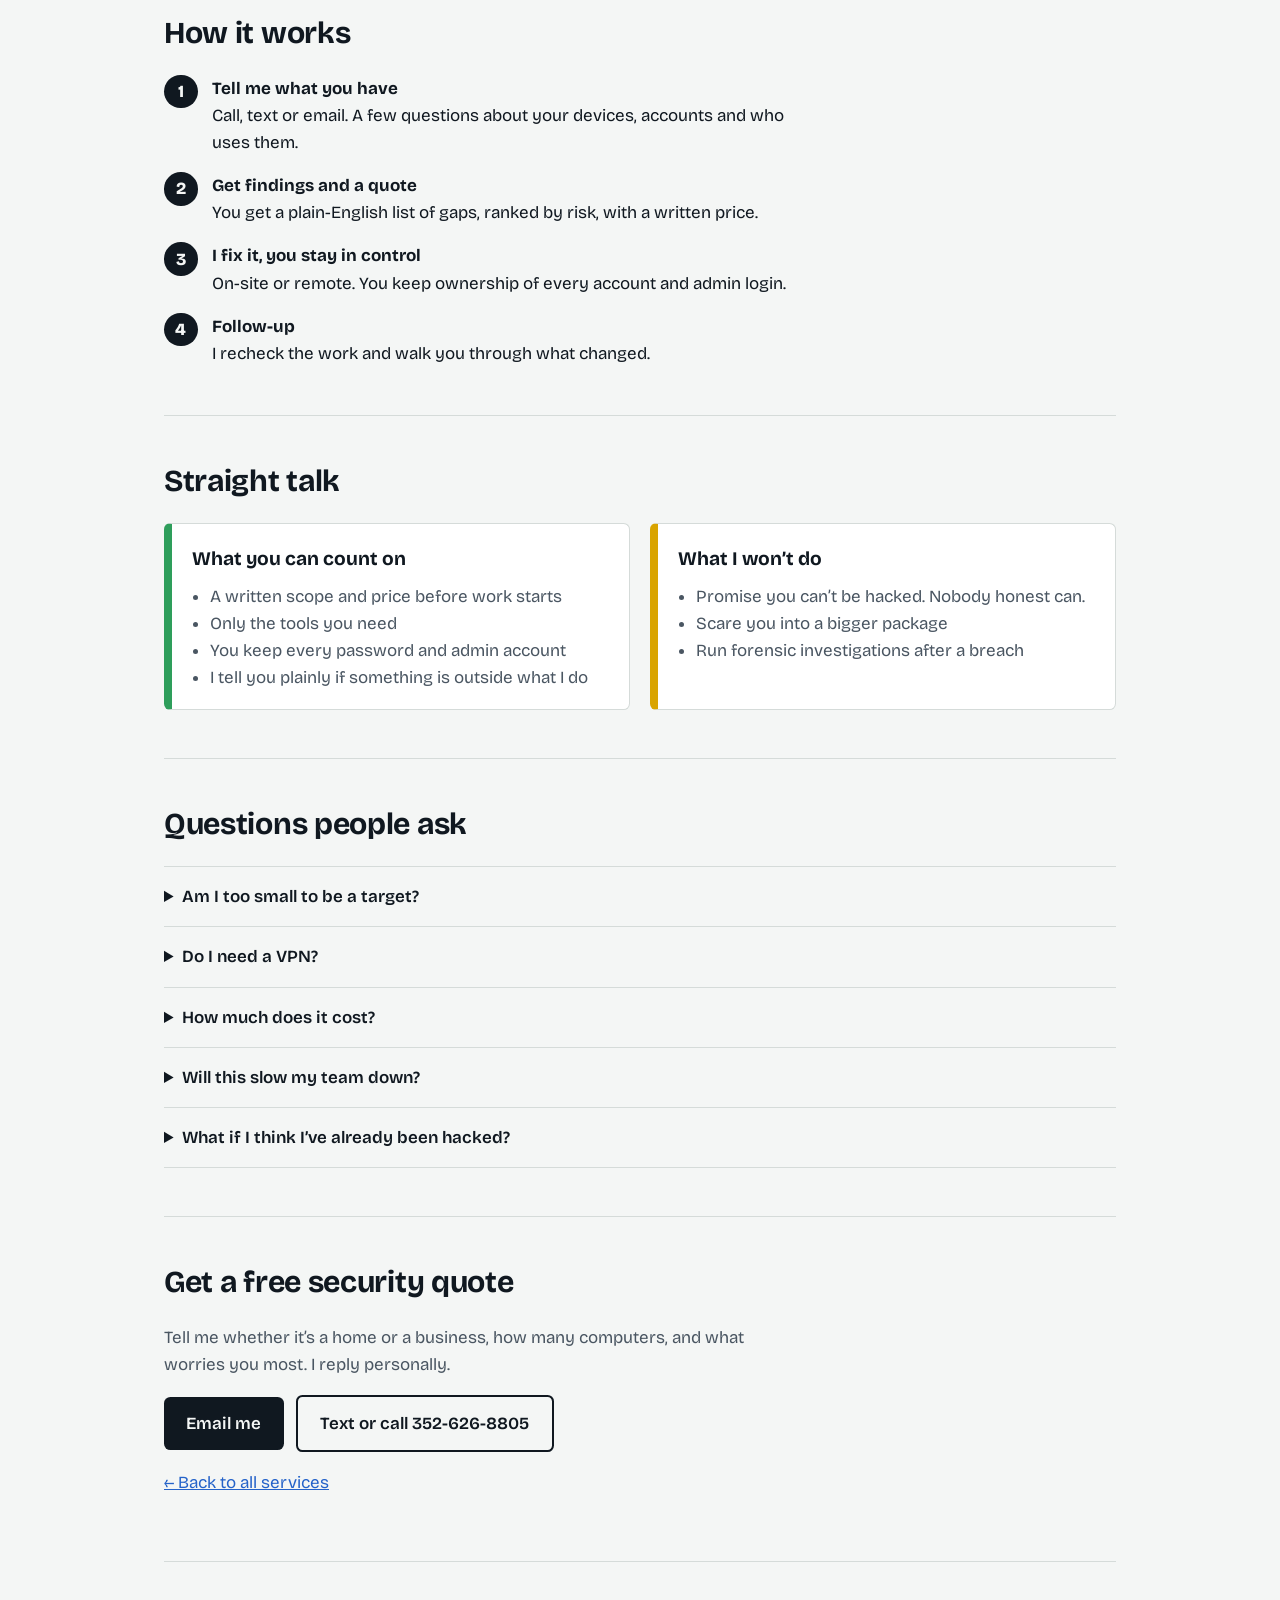
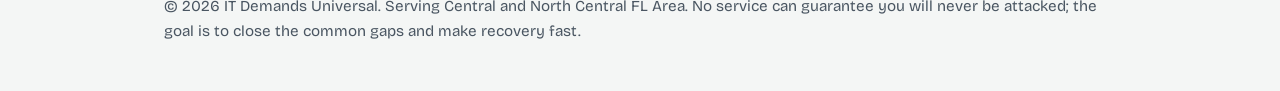
==== commit 1a7520eb: "Update security.html" ====
--- a/security.html
+++ b/security.html
@@ -100,7 +100,7 @@
         <label class="q"><input type="checkbox" data-gap="Agree on a rule: verify unexpected calls, texts and payment requests a second way."><span>Everyone knows to double-check unexpected calls, texts and payment requests.</span></label>
         <p id="result" aria-live="polite">Tick the boxes that apply.</p>
         <p id="gaps" class="note"></p>
-        <a class="btn" id="send" href="mailto:itdemandsuniversal@gmail.com?subject=Security%20quote%20request">Email me about my results</a>
+        <a class="btn" id="send" href="mailto:itdemandsuniversal@gmail.com?subject=Security%20quote%20request">Email us about your results</a>
       </form>
     </section>
 
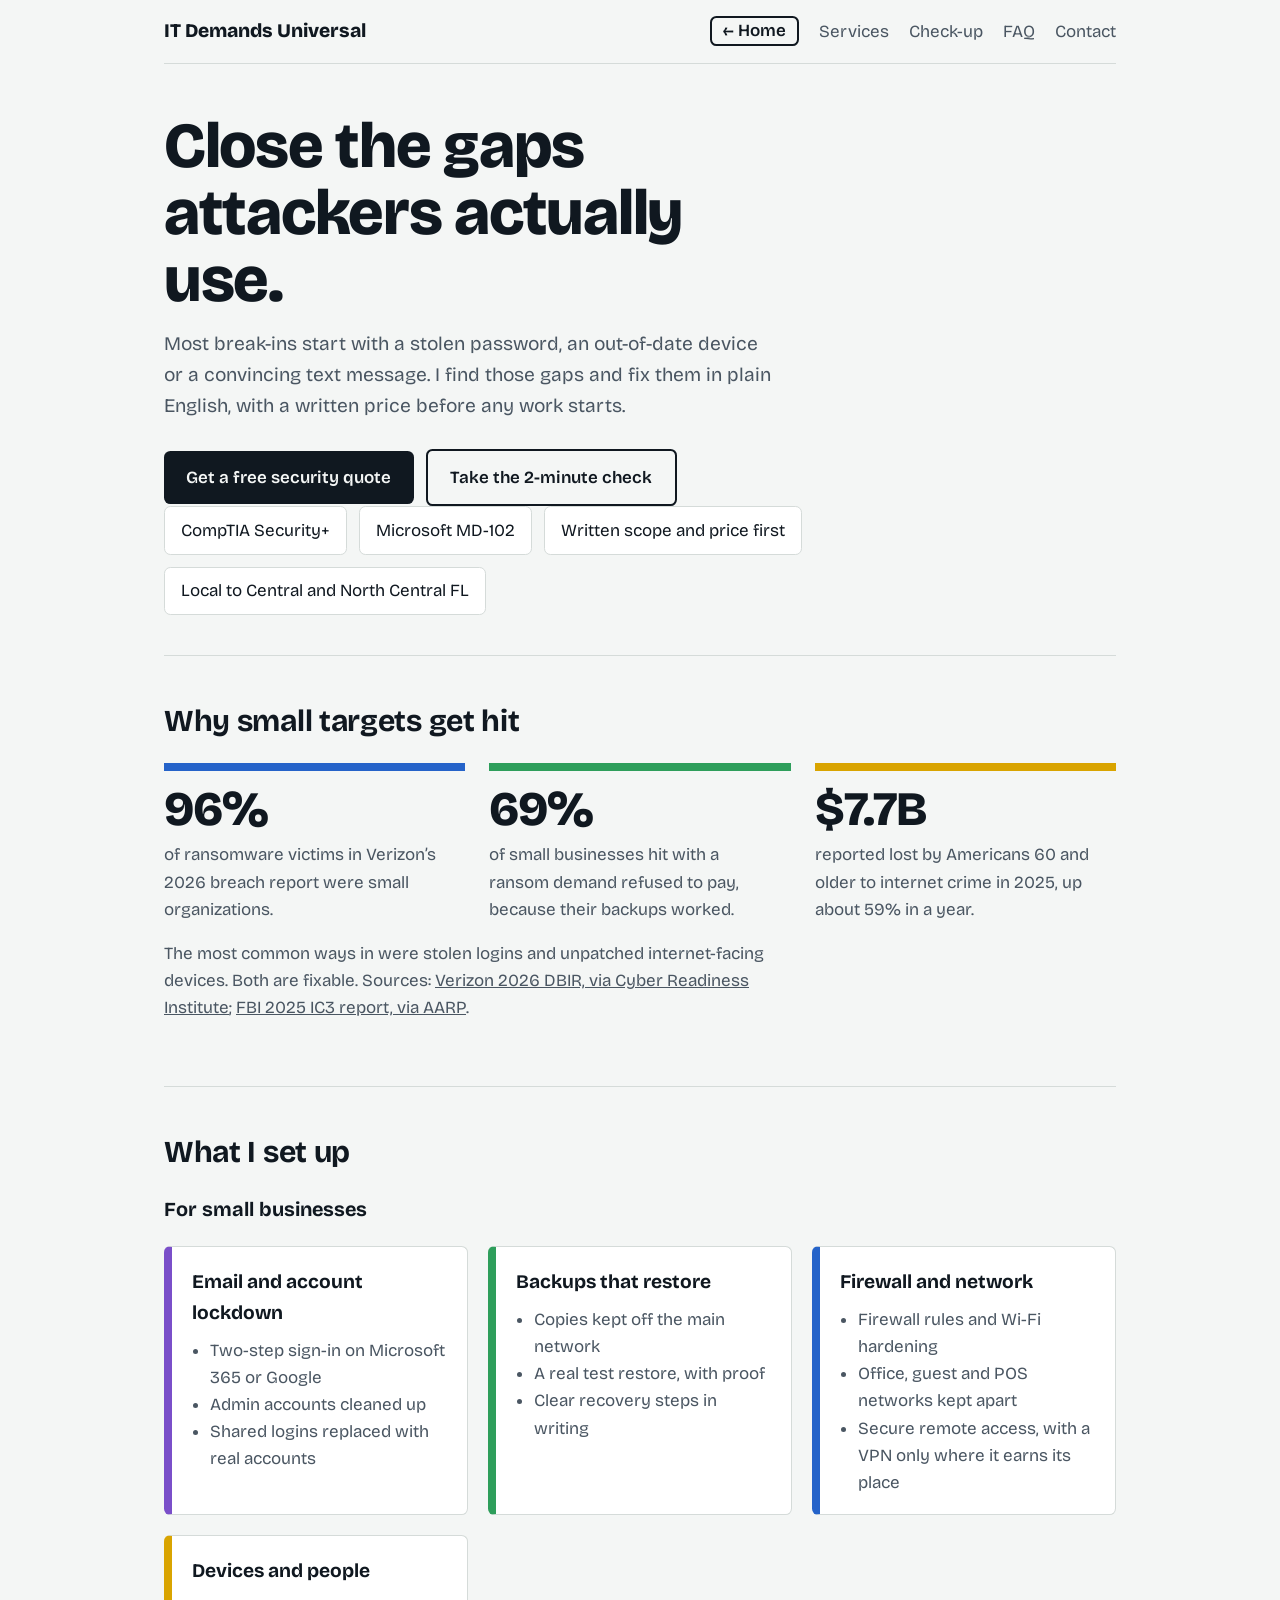
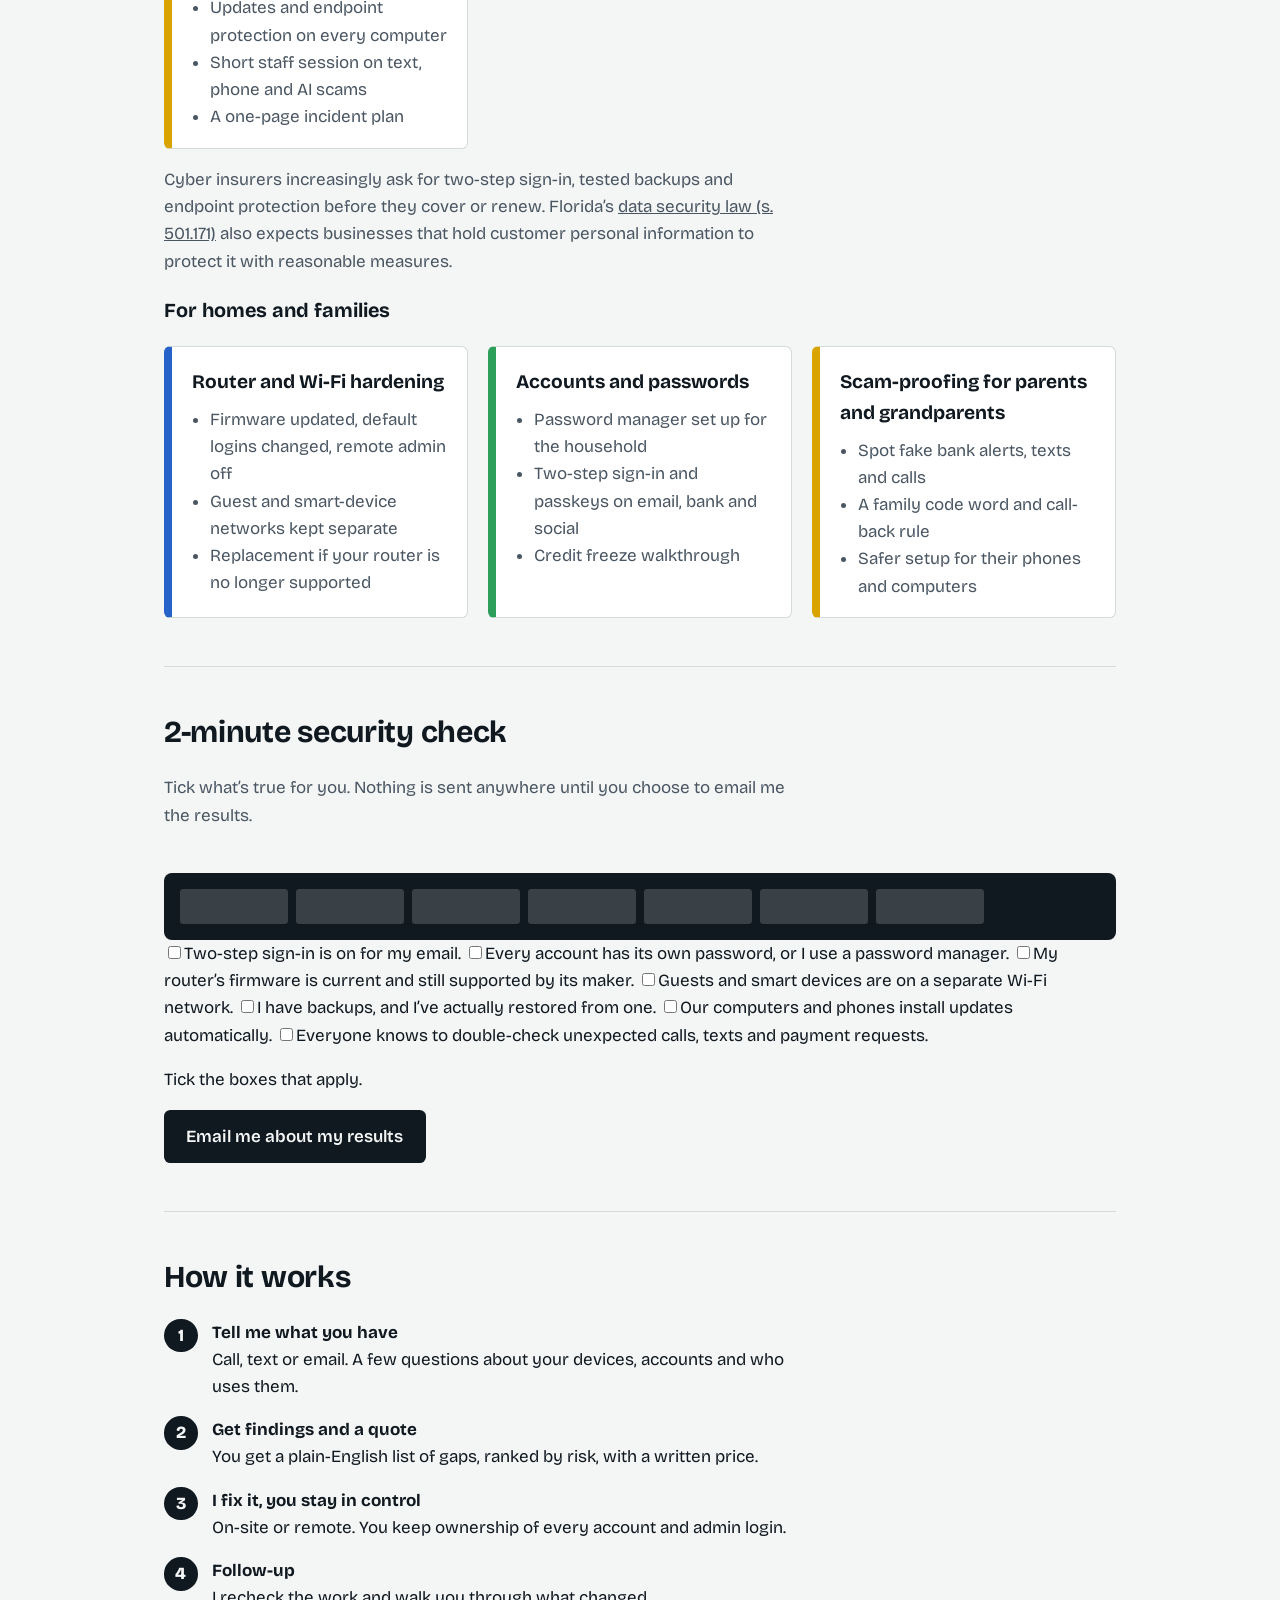
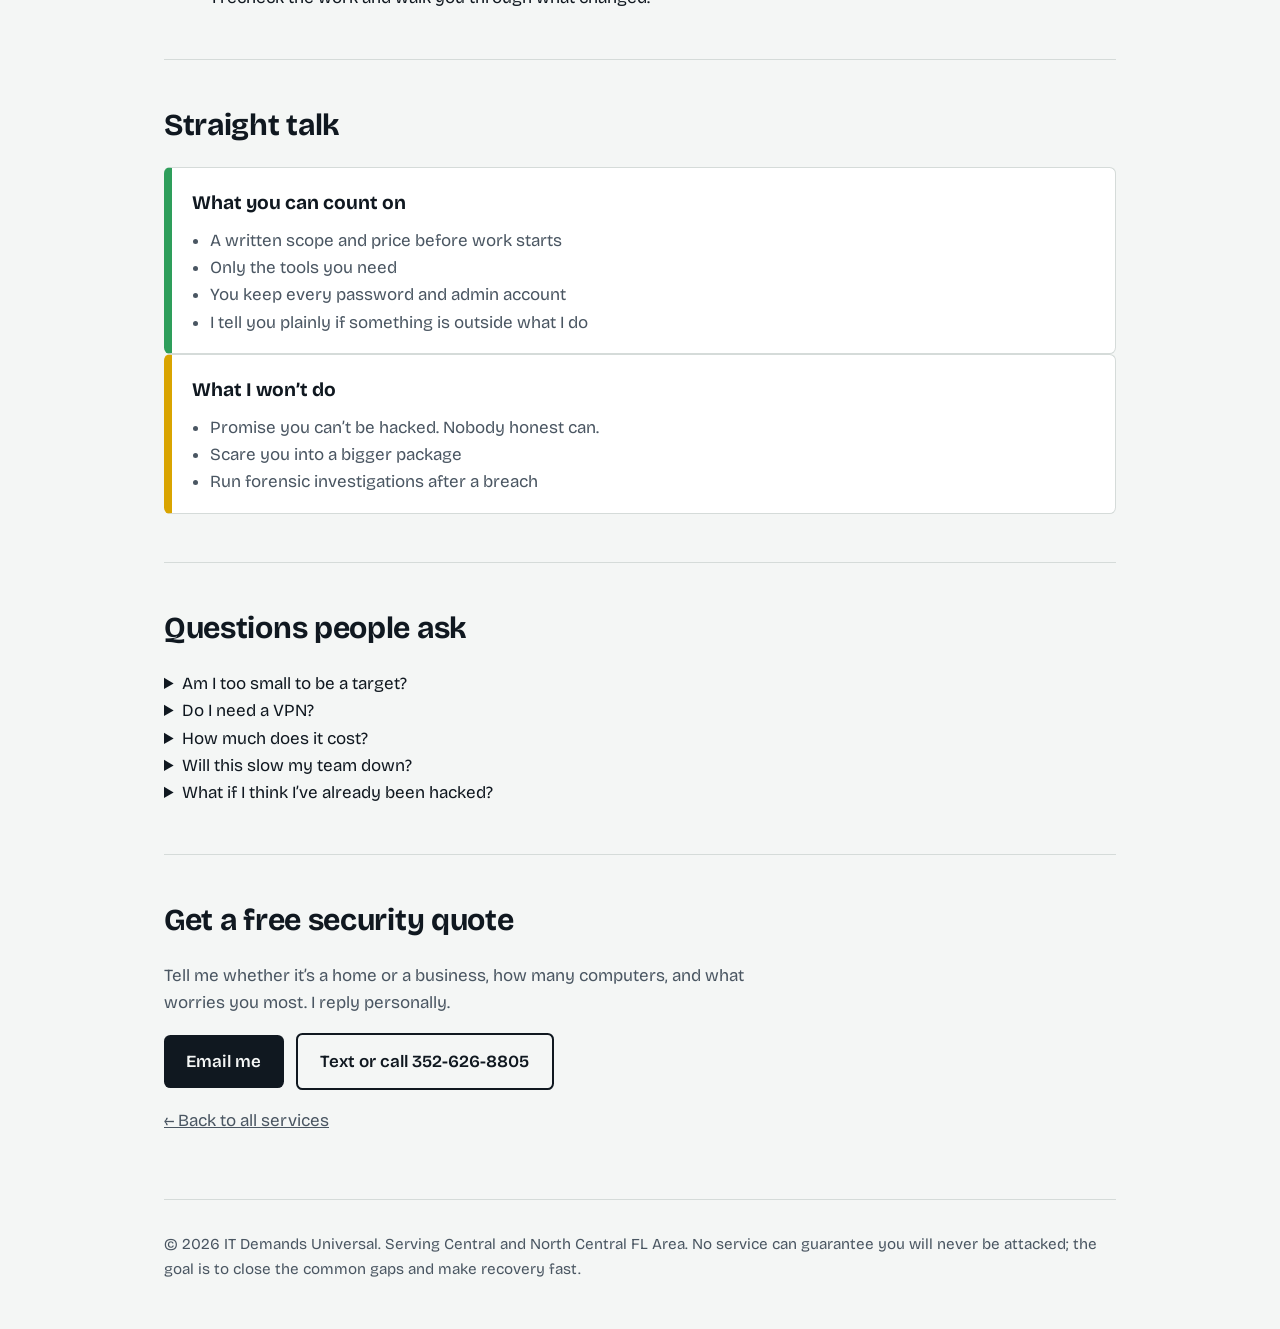
==== commit 2f00cdfb: "Add files via upload" ====
--- a/security.html
+++ b/security.html
@@ -100,7 +100,7 @@
         <label class="q"><input type="checkbox" data-gap="Agree on a rule: verify unexpected calls, texts and payment requests a second way."><span>Everyone knows to double-check unexpected calls, texts and payment requests.</span></label>
         <p id="result" aria-live="polite">Tick the boxes that apply.</p>
         <p id="gaps" class="note"></p>
-        <a class="btn" id="send" href="mailto:itdemandsuniversal@gmail.com?subject=Security%20quote%20request">Email us about your results</a>
+        <a class="btn" id="send" href="mailto:itdemandsuniversal@gmail.com?subject=Security%20quote%20request">Email me about my results</a>
       </form>
     </section>
 
--- a/css/security.css
+++ b/css/security.css
@@ -1,29 +1,6 @@
-/* security.css: loads after style.css and reuses its tokens and components */
-.hero .creds{margin-top:2rem}
-h3.sub{font-size:1.3rem;margin:2rem 0 1rem}
-h3.sub:first-of-type{margin-top:0}
-.note a{color:var(--blue)}
-.src{font-size:.95rem;margin-top:1.25rem}
+/* security.css: security page only. Shared pieces live in pages.css. */
 
 .stats{display:grid;grid-template-columns:repeat(auto-fit,minmax(14rem,1fr));gap:1.5rem}
 .stat{border-top:8px solid var(--c);padding-top:.9rem}
 .stat b{display:block;font-size:clamp(2.2rem,5vw,3rem);line-height:1;font-weight:800;letter-spacing:-.02em;margin-bottom:.5rem}
 .stat span{color:var(--muted);display:block;max-width:18rem}
-
-.check{background:var(--card);border:1px solid var(--line);border-radius:.4rem;padding:1.25rem;max-width:40rem}
-.check .panel{grid-template-columns:repeat(7,1fr);margin:.6rem 0 1.25rem}
-.q{display:flex;gap:.8rem;align-items:flex-start;padding:.75rem 0;border-top:1px solid var(--line);cursor:pointer}
-.q input{flex:none;width:1.2rem;height:1.2rem;margin-top:.25rem;accent-color:var(--blue)}
-#result{font-weight:800;font-size:1.15rem;margin:1rem 0 .25rem}
-#gaps{margin:0 0 1.25rem}
-
-.two{display:grid;grid-template-columns:repeat(auto-fit,minmax(18rem,1fr));gap:1.25rem}
-
-details{border-top:1px solid var(--line);padding:1rem 0}
-details:last-of-type{border-bottom:1px solid var(--line)}
-summary{font-weight:600;cursor:pointer}
-details p{color:var(--muted);max-width:40rem;margin:.6rem 0 0}
-
-@media (prefers-reduced-motion:no-preference){
-  .port{transition:opacity .2s}
-}
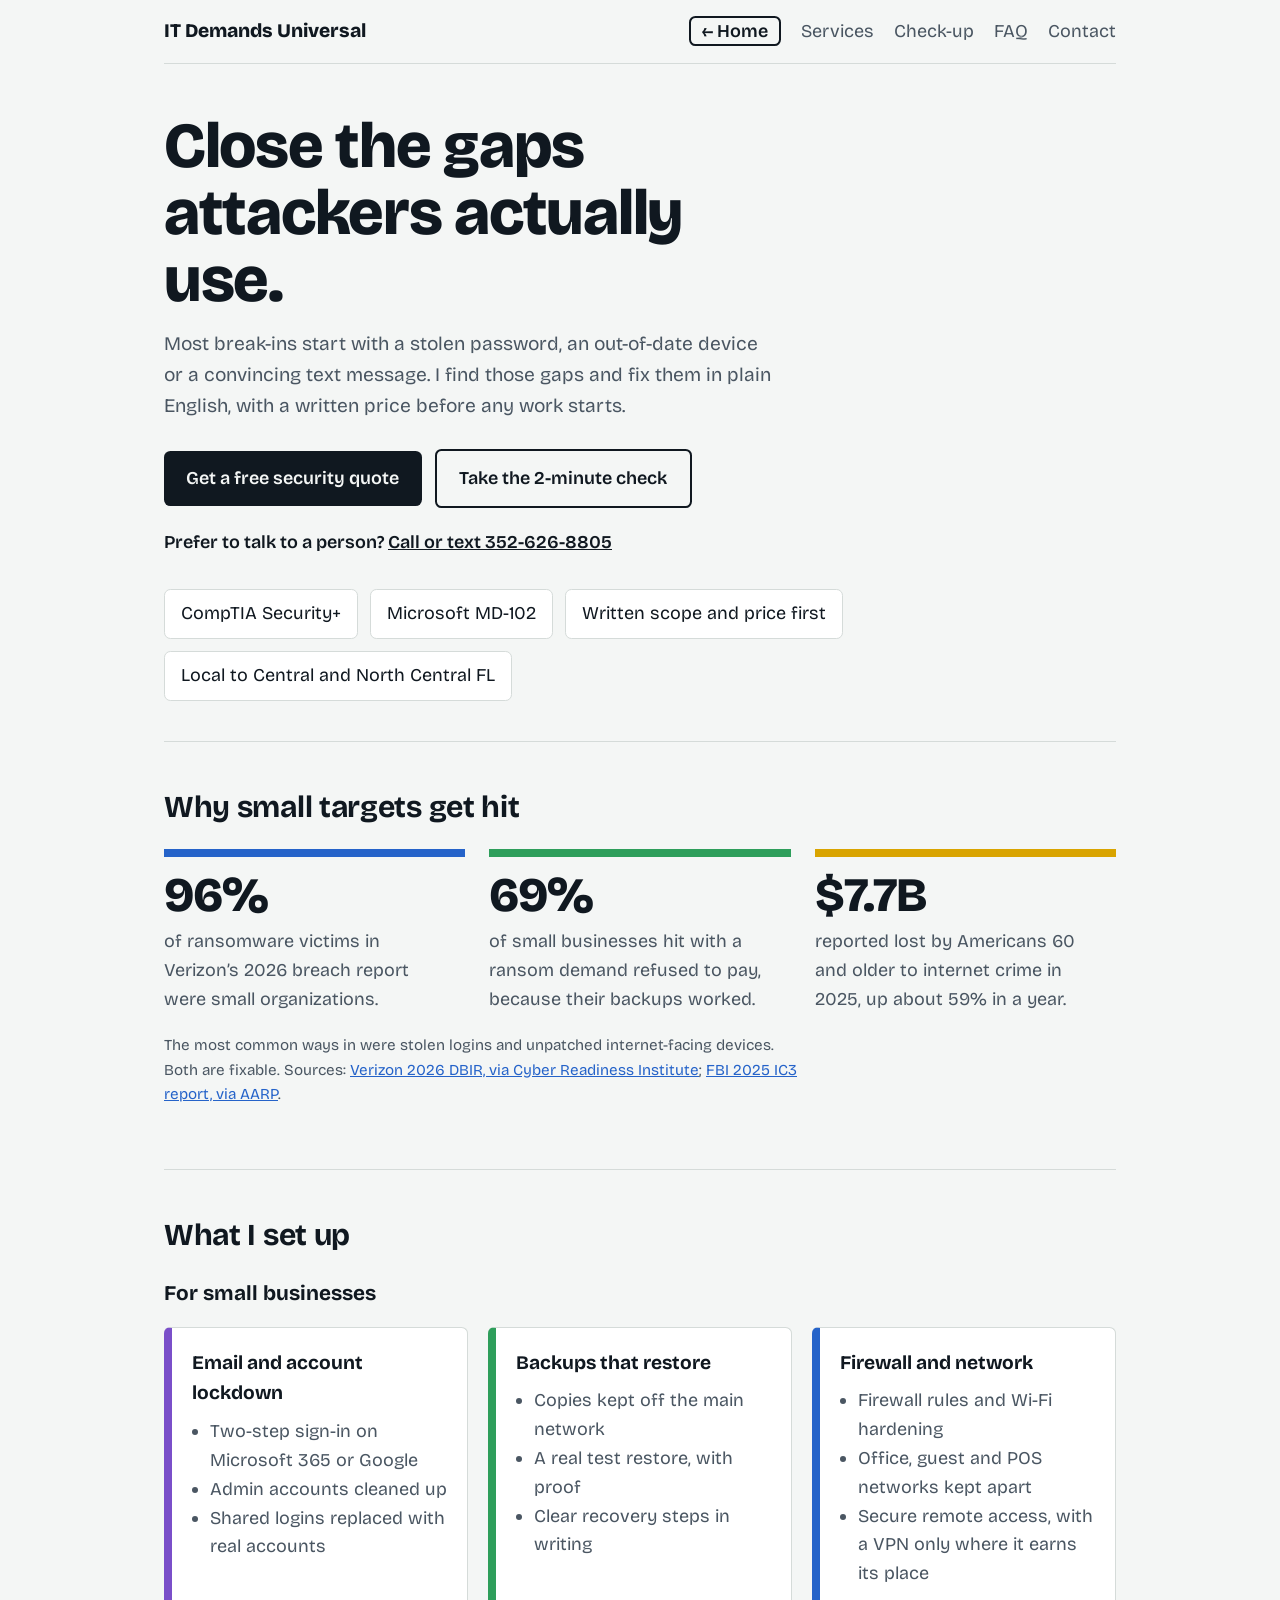
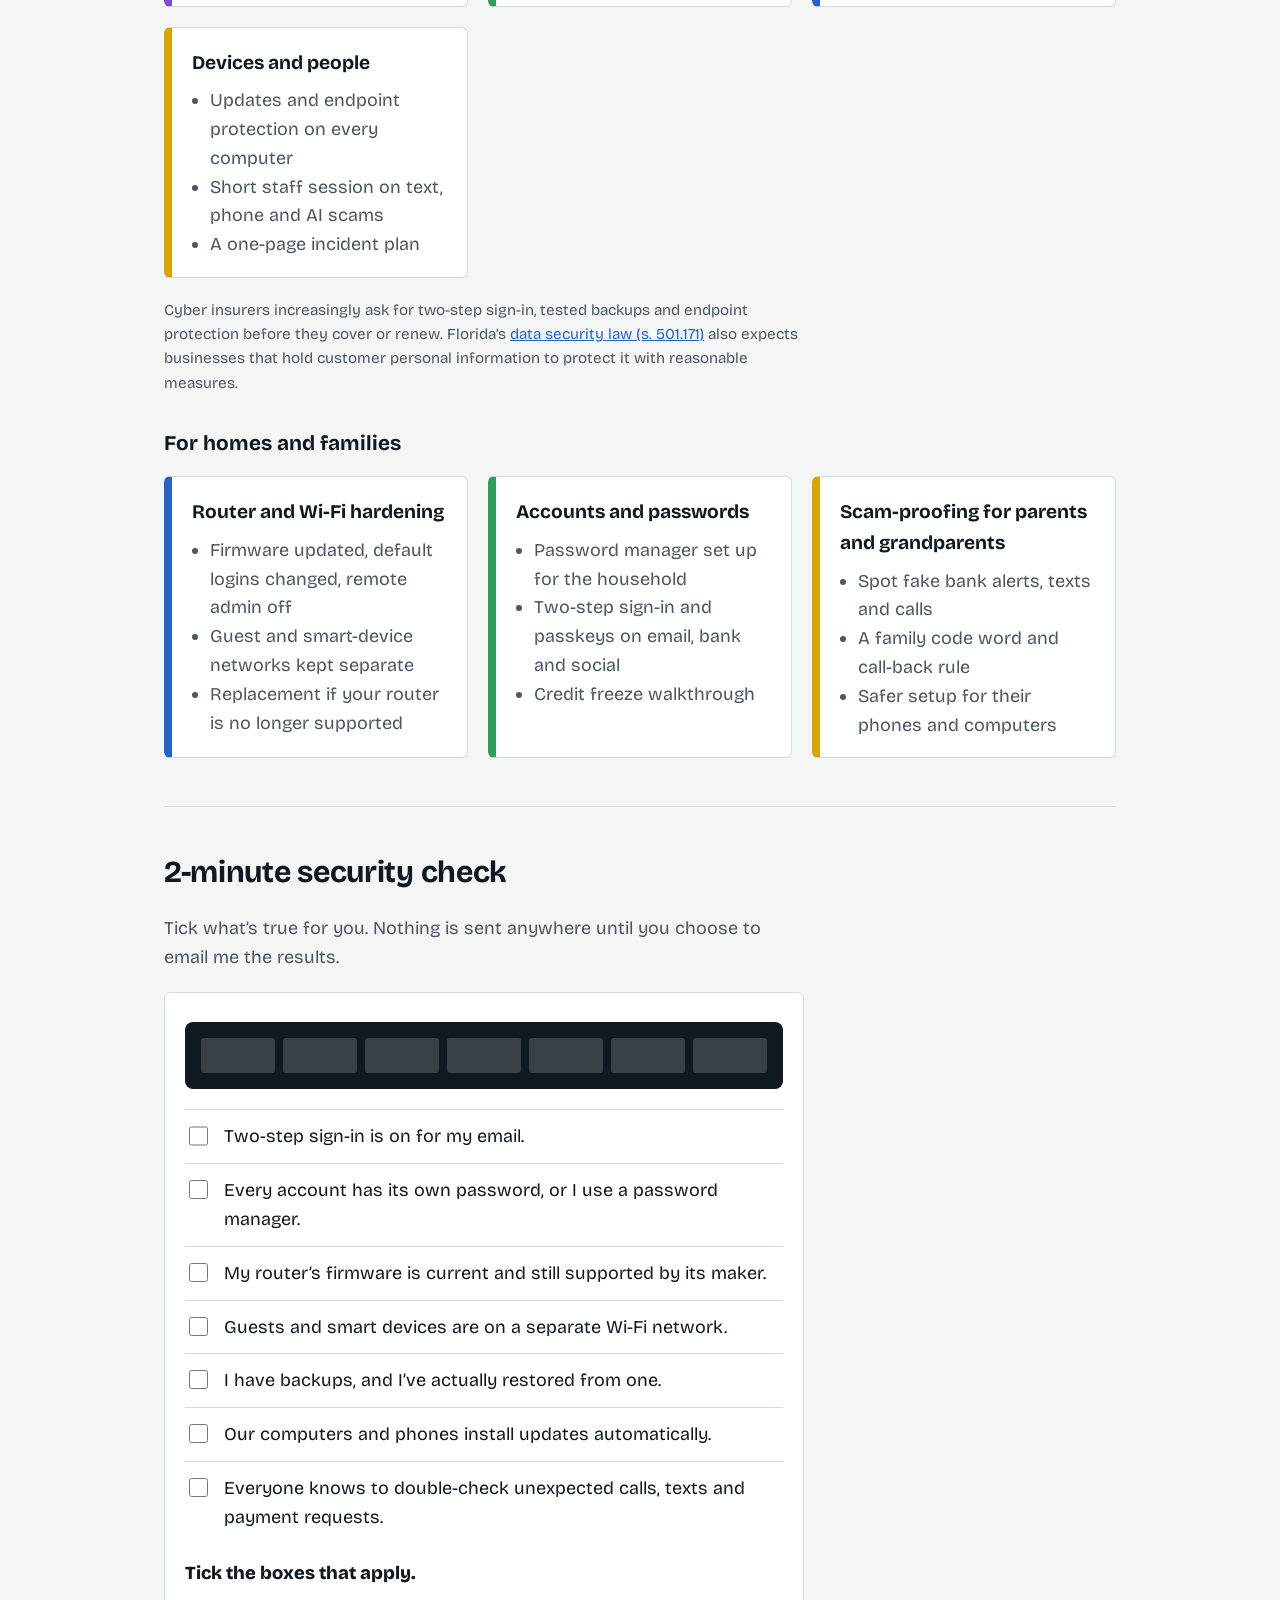
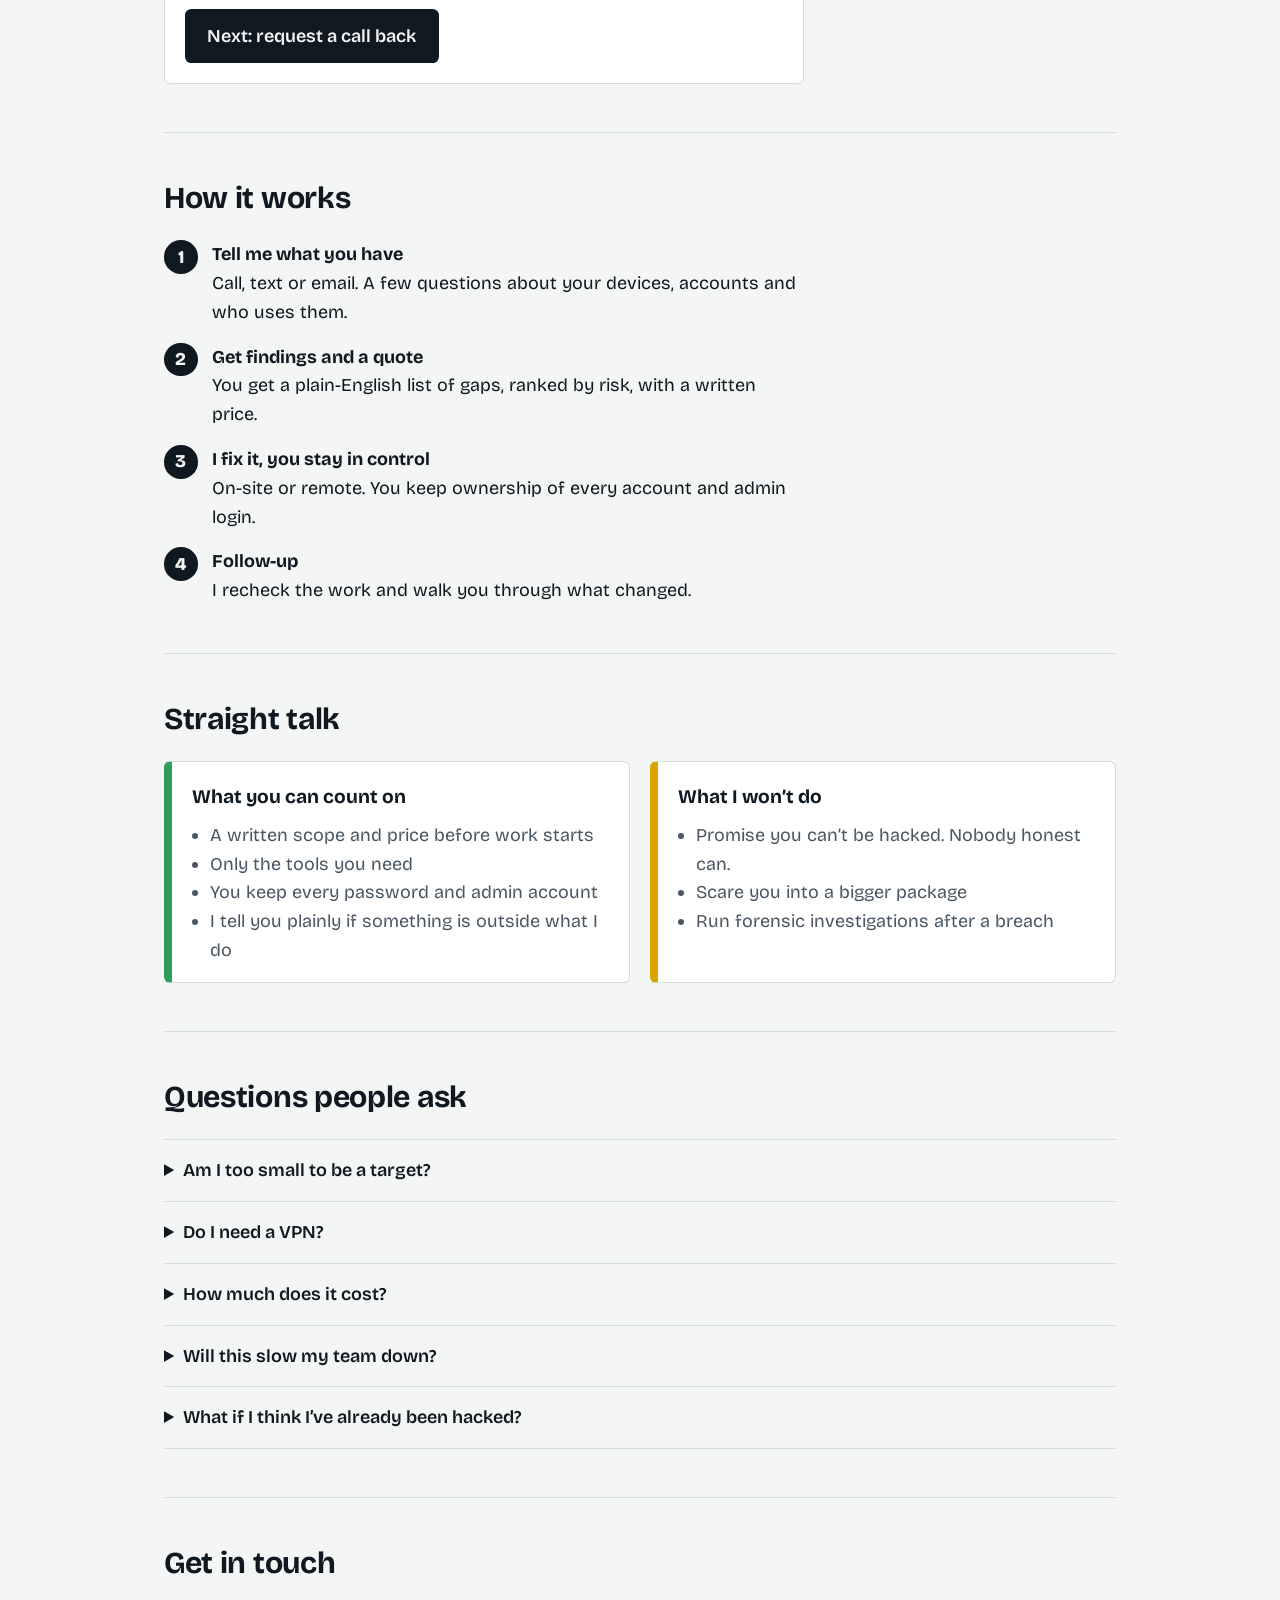
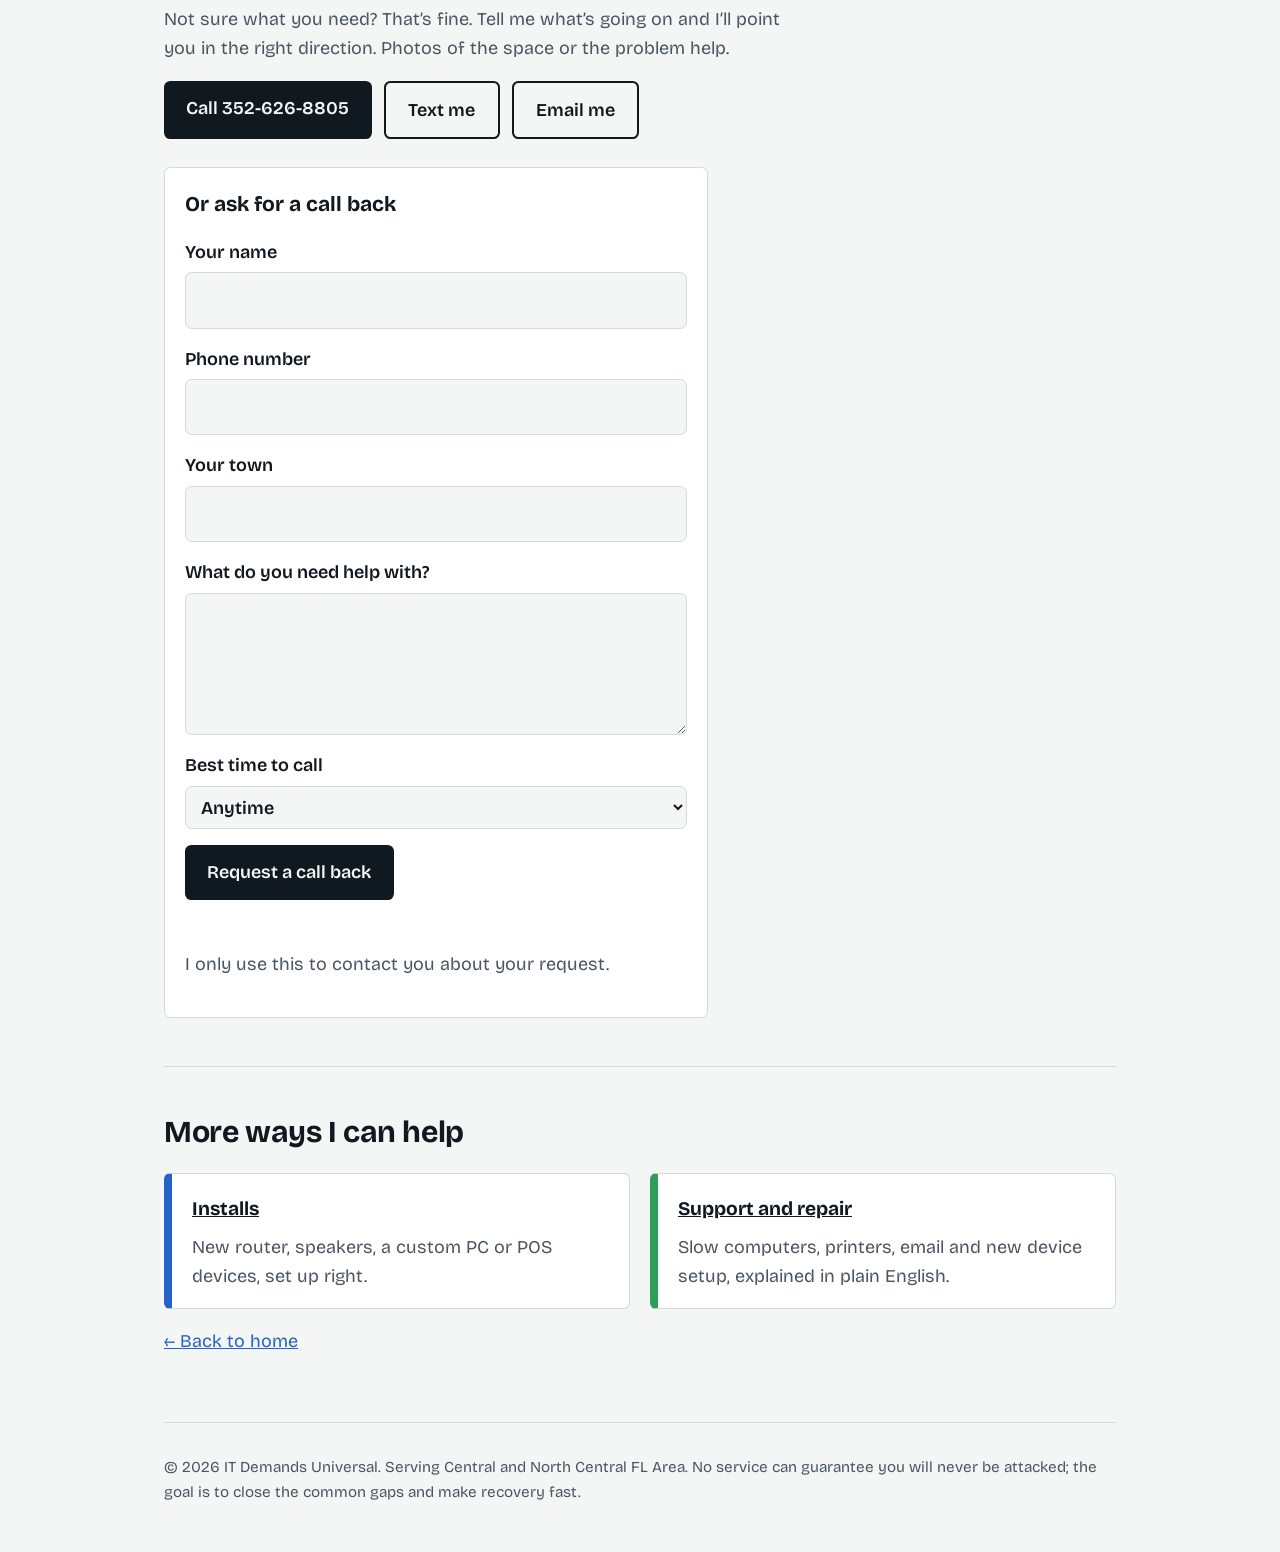
==== commit 4dc560c0: "Add files via upload" ====
--- a/security.html
+++ b/security.html
@@ -26,6 +26,7 @@
       <p class="lead">Most break-ins start with a stolen password, an out-of-date device or a convincing text message. I find those gaps and fix them in plain English, with a written price before any work starts.</p>
       <a class="btn" href="#contact">Get a free security quote</a>
       <a class="btn alt" href="#checkup">Take the 2-minute check</a>
+      <p class="phoneline">Prefer to talk to a person? <a href="tel:+13526268805">Call or text 352-626-8805</a></p>
       <ul class="creds">
         <li>CompTIA Security+</li>
         <li>Microsoft MD-102</li>
@@ -100,7 +101,7 @@
         <label class="q"><input type="checkbox" data-gap="Agree on a rule: verify unexpected calls, texts and payment requests a second way."><span>Everyone knows to double-check unexpected calls, texts and payment requests.</span></label>
         <p id="result" aria-live="polite">Tick the boxes that apply.</p>
         <p id="gaps" class="note"></p>
-        <a class="btn" id="send" href="mailto:itdemandsuniversal@gmail.com?subject=Security%20quote%20request">Email me about my results</a>
+        <a class="btn" id="send" href="#contact">Next: request a call back</a>
       </form>
     </section>
 
@@ -138,18 +139,38 @@
     </section>
 
     <section id="contact">
-      <h2>Get a free security quote</h2>
-      <p class="note">Tell me whether it’s a home or a business, how many computers, and what worries you most. I reply personally.</p>
-      <p><a class="btn" href="mailto:itdemandsuniversal@gmail.com?subject=Security%20quote%20request">Email me</a>
-         <a class="btn alt" href="tel:+13526268805">Text or call 352-626-8805</a></p>
-      <p class="note"><a href="index.html#services">← Back to all services</a></p>
+      <h2>Get in touch</h2>
+      <p class="note">Not sure what you need? That’s fine. Tell me what’s going on and I’ll point you in the right direction. Photos of the space or the problem help.</p>
+      <p class="reach"><a class="btn" href="tel:+13526268805">Call 352-626-8805</a><a class="btn alt" href="sms:+13526268805">Text me</a><a class="btn alt" href="mailto:itdemandsuniversal@gmail.com?subject=Security%20quote%20request">Email me</a></p>
+      <form id="request" class="req" data-topic="Security">
+        <h3>Or ask for a call back</h3>
+        <label>Your name<input name="name" autocomplete="name" required></label>
+        <label>Phone number<input name="phone" type="tel" autocomplete="tel" required></label>
+        <label>Your town<input name="town" autocomplete="address-level2"></label>
+        <label>What do you need help with?<textarea name="message" rows="4"></textarea></label>
+        <label>Best time to call<select name="time"><option>Anytime</option><option>Morning</option><option>Afternoon</option><option>Evening</option></select></label>
+        <input class="hp" type="text" name="_gotcha" tabindex="-1" autocomplete="off" aria-hidden="true">
+        <button class="btn" type="submit">Request a call back</button>
+        <p class="status" role="status" aria-live="polite"></p>
+        <p class="note">I only use this to contact you about your request.</p>
+      </form>
+    </section>
+
+    <section id="more">
+      <h2>More ways I can help</h2>
+      <div class="grid">
+        <div class="card" style="--c:var(--blue)"><h3><a href="installs.html">Installs</a></h3><p>New router, speakers, a custom PC or POS devices, set up right.</p></div>
+        <div class="card" style="--c:var(--green)"><h3><a href="support.html">Support and repair</a></h3><p>Slow computers, printers, email and new device setup, explained in plain English.</p></div>
+      </div>
+      <p class="note"><a href="index.html">← Back to home</a></p>
     </section>
   </main>
 
   <footer>© <span id="y"></span> IT Demands Universal. Serving Central and North Central FL Area. No service can guarantee you will never be attacked; the goal is to close the common gaps and make recovery fast.</footer>
 </div>
-<div class="callbar"><a href="tel:+13526268805">Call or text</a><a href="mailto:itdemandsuniversal@gmail.com?subject=Security%20quote%20request">Get a free quote</a></div>
+<div class="callbar"><a href="tel:+13526268805">Call or text</a><a href="#contact">Request a call back</a></div>
 <script src="js/main.js" defer></script>
+<script src="js/contact.js" defer></script>
 <script src="js/security.js" defer></script>
 </body>
 </html>
--- a/css/style.css
+++ b/css/style.css
@@ -9,7 +9,7 @@
 }
 *{box-sizing:border-box}
 html{scroll-behavior:smooth;scroll-padding-top:5rem}
-body{margin:0;background:var(--paper);color:var(--ink);font:400 1.0625rem/1.6 var(--font)}
+body{margin:0;background:var(--paper);color:var(--ink);font:400 1.125rem/1.6 var(--font)}
 a{color:inherit}
 :focus-visible{outline:3px solid var(--blue);outline-offset:3px}
 .wrap{max-width:62rem;margin:0 auto;padding:0 1.25rem}
@@ -54,3 +54,45 @@
   .callbar a{flex:1;text-align:center;padding:.75rem .5rem;border-radius:.4rem;font-weight:600;text-decoration:none;background:var(--ink);color:var(--paper)}
   .callbar a+a{background:transparent;color:var(--ink);border:2px solid var(--ink)}
 }
+
+/* Shared pieces for the in-depth service pages */
+.hero .creds{margin-top:2rem}
+h3.sub{font-size:1.3rem;margin:2rem 0 1rem}
+h3.sub:first-of-type{margin-top:0}
+.note a{color:var(--blue)}
+.src{font-size:.95rem;margin-top:1.25rem}
+
+/* lead tools (checklist, quote builder, triage) */
+.check{background:var(--card);border:1px solid var(--line);border-radius:.4rem;padding:1.25rem;max-width:40rem;margin-top:1.25rem}
+.check .panel{grid-template-columns:repeat(var(--n,7),1fr);margin:.6rem 0 1.25rem}
+.row{display:flex;flex-wrap:wrap;gap:.75rem 1.25rem;margin:0 0 1rem}
+.row label{display:grid;gap:.3rem;font-weight:600}
+select{font:inherit;color:var(--ink);background:var(--paper);border:1px solid var(--line);border-radius:.4rem;padding:.55rem .7rem;max-width:100%}
+.q{display:flex;gap:.8rem;align-items:flex-start;padding:.75rem 0;border-top:1px solid var(--line);cursor:pointer}
+.q input{flex:none;width:1.2rem;height:1.2rem;margin-top:.25rem;accent-color:var(--blue)}
+#result,.res{font-weight:800;font-size:1.15rem;margin:1rem 0 .25rem}
+#gaps,.tips{margin:0 0 1.25rem}
+
+.two{display:grid;grid-template-columns:repeat(auto-fit,minmax(18rem,1fr));gap:1.25rem}
+
+details{border-top:1px solid var(--line);padding:1rem 0}
+details:last-of-type{border-bottom:1px solid var(--line)}
+summary{font-weight:600;cursor:pointer}
+details p{color:var(--muted);max-width:40rem;margin:.6rem 0 0}
+
+@media (prefers-reduced-motion:no-preference){
+  .port{transition:opacity .2s}
+}
+
+/* Call-back form, contact buttons and small helpers used on every page */
+.phoneline{margin:1.25rem 0 0;font-weight:600}
+.card p{margin:0;color:var(--muted)}
+.reach{display:flex;flex-wrap:wrap;gap:.75rem;margin:0 0 1.75rem}
+.reach .btn.alt{margin:0}
+.req{display:grid;gap:1rem;max-width:34rem;background:var(--card);border:1px solid var(--line);border-radius:.4rem;padding:1.25rem}
+.req h3{margin:0}
+.req label{display:grid;gap:.35rem;font-weight:600}
+.req input,.req textarea{font:inherit;color:var(--ink);background:var(--paper);border:1px solid var(--line);border-radius:.4rem;padding:.8rem}
+.req button{font:inherit;font-weight:600;border:0;cursor:pointer;justify-self:start}
+.req .status{margin:0;font-weight:600}
+.hp{position:absolute;left:-9999px}
--- a/css/security.css
+++ b/css/security.css
@@ -1,4 +1,4 @@
-/* security.css: security page only. Shared pieces live in pages.css. */
+/* security.css: styles used only by the security page */
 
 .stats{display:grid;grid-template-columns:repeat(auto-fit,minmax(14rem,1fr));gap:1.5rem}
 .stat{border-top:8px solid var(--c);padding-top:.9rem}
